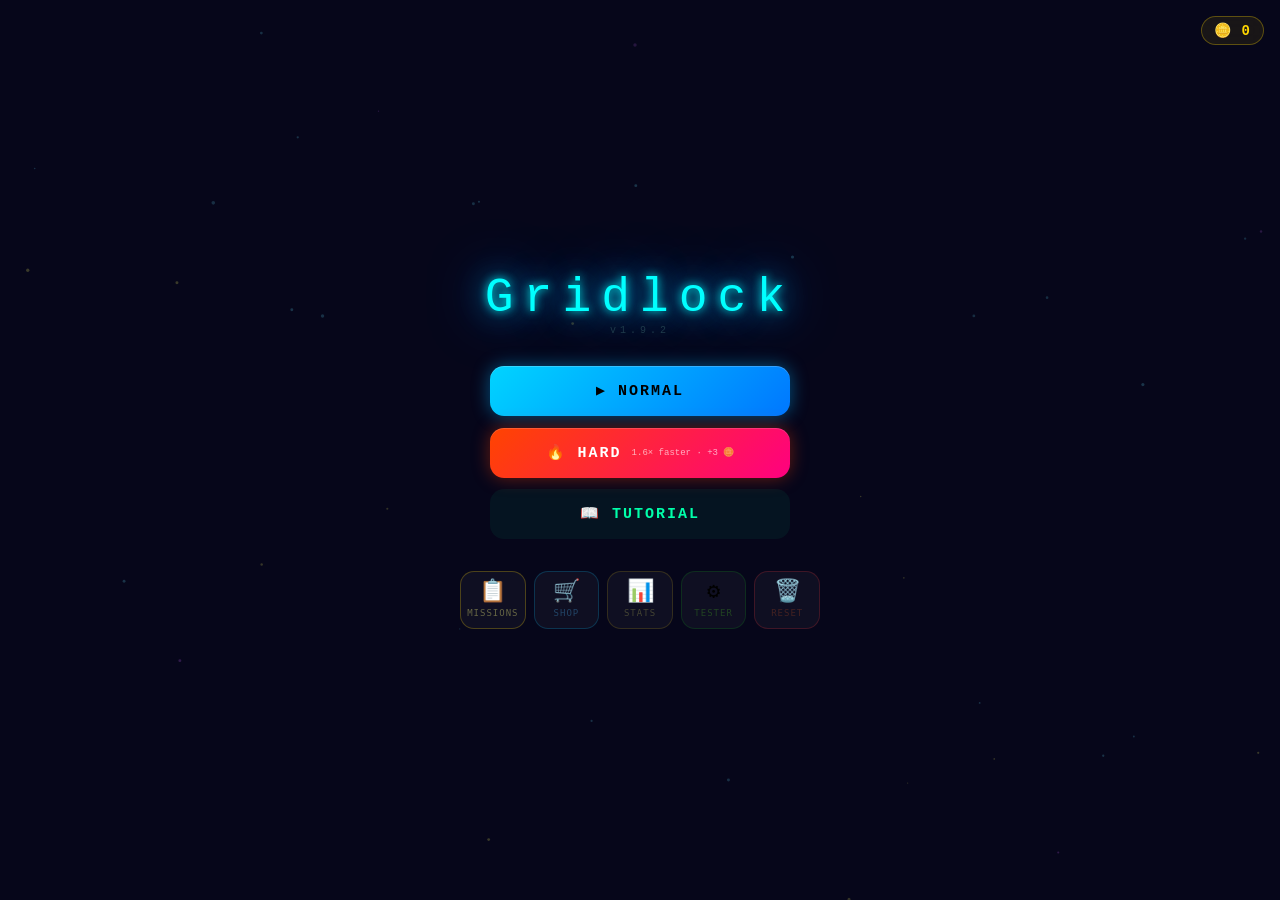
==== cube_master.html @ a75d2a97 "Add files via upload" ====
<!DOCTYPE html>
<html lang="en">
<head>
<meta charset="UTF-8">
<meta name="viewport" content="width=device-width, initial-scale=1.0, user-scalable=no">
<title>Gridlock</title><!-- [1.9.1] renamed -->
<link rel="stylesheet" href="cube_master.css">
</head>
<body>
<div id="intro-overlay"></div>
<canvas id="bg-canvas"></canvas>
<div id="menu-coins">🪙 0</div>

<!-- MAIN MENU --> <!-- [1.9.1] translated -->
<div id="screen-start" class="screen-base">
  <div id="menu-title">Gridlock<br></div>
  <div id="menu-sub">v1.9.2</div><!-- [1.9.2] version bump -->

  <!-- CENTER: main game buttons --> <!-- [1.9.1] translated -->
  <div id="menu-center">
    <button class="menu-btn menu-btn-normal" id="btn-start" style="width:100%;">▶ NORMAL</button><!-- [1.9] -->
    <button class="menu-btn menu-btn-hard"   id="btn-hard"  style="width:100%;">
      🔥 HARD <span class="menu-btn-desc">1.6× faster · +3 🪙</span><!-- [1.9.1] updated multiplier -->
    </button>
    <button class="menu-btn menu-btn-tutorial" id="btn-tutorial" style="width:100%;">📖 TUTORIAL</button>
  </div>

  <!-- BOTTOM BAR: secondary navigation --> <!-- [1.9.1] translated -->
  <div id="menu-bar">
    <button class="menu-bar-btn" id="bar-missions">
      <span class="menu-bar-icon">📋</span>
      <span class="menu-bar-label">MISSIONS</span><!-- [1.9] -->
    </button>
    <button class="menu-bar-btn" id="bar-shop">
      <span class="menu-bar-icon">🛒</span>
      <span class="menu-bar-label">SHOP</span><!-- [1.9] -->
    </button>
    <button class="menu-bar-btn" id="bar-stats">
      <span class="menu-bar-icon">📊</span>
      <span class="menu-bar-label">STATS</span><!-- [1.9] -->
    </button>
    <button class="menu-bar-btn" id="bar-tester">
      <span class="menu-bar-icon">⚙️</span>
      <span class="menu-bar-label">TESTER</span>
    </button>
    <button class="menu-bar-btn" id="bar-reset">
      <span class="menu-bar-icon">🗑️</span>
      <span class="menu-bar-label">RESET</span>
    </button>
  </div>
</div>

<!-- PIN SCREEN --> <!-- [1.9.1] translated -->
<div id="screen-pin" class="screen-base">
  <div id="pin-title">⚙ ACCESS CODE</div><!-- [1.9] -->
  <div id="pin-display">____</div>
  <div id="pin-pad">
    <button class="pin-btn" data-v="1">1</button>
    <button class="pin-btn" data-v="2">2</button>
    <button class="pin-btn" data-v="3">3</button>
    <button class="pin-btn" data-v="4">4</button>
    <button class="pin-btn" data-v="5">5</button>
    <button class="pin-btn" data-v="6">6</button>
    <button class="pin-btn" data-v="7">7</button>
    <button class="pin-btn" data-v="8">8</button>
    <button class="pin-btn" data-v="9">9</button>
    <button class="pin-btn pin-btn-del" id="pin-del">⌫</button>
    <button class="pin-btn" data-v="0">0</button>
    <button class="pin-btn pin-btn-ok" id="pin-ok">OK</button>
  </div>
  <div id="pin-error"></div>
  <button id="pin-back">← BACK</button><!-- [1.9] -->
</div>

<!-- TESTER SCREEN --> <!-- [1.9.1] translated -->
<div id="screen-tester" class="screen-base">
  <div id="tester-title">⚙ TESTER MODE</div><!-- [1.9] -->
  <div id="tester-scroll">

    <!-- SECTION: GAME --> <!-- [1.9.1] translated -->
    <div class="tester-section-title">🎮 GAME</div><!-- [1.9] -->
    <div id="tester-list">
      <div class="tester-row">
        <span class="tester-label">💀 Noclip (invincibility)</span><!-- [1.9] -->
        <button class="tester-toggle" id="tog-noclip">OFF</button>
      </div>
      <div class="tester-row">
        <span class="tester-label">⚡ Infinite Dashes</span><!-- [1.9] -->
        <button class="tester-toggle" id="tog-dashinf">OFF</button>
      </div>
      <div class="tester-row">
        <span class="tester-label">🐢 Slow mode (25%)</span><!-- [1.9] -->
        <button class="tester-toggle" id="tog-slow">OFF</button>
      </div>
      <div class="tester-row">
        <span class="tester-label">❄️ Freeze lasers</span><!-- [1.9] -->
        <button class="tester-toggle" id="tog-freeze">OFF</button>
      </div>
      <div class="tester-row">
        <span class="tester-label">📊 FPS counter in HUD</span><!-- [1.9] -->
        <button class="tester-toggle" id="tog-fps">OFF</button>
      </div>
      <div class="tester-row">
        <span class="tester-label">⏭ Start from round</span><!-- [1.9] -->
        <input class="tester-input" id="inp-round" type="number" min="1" max="999" value="1">
      </div>
    </div>

    <!-- SECTION: IN-GAME ACTIONS --> <!-- [1.9.1] translated -->
    <div class="tester-section-title">⚡ IN-GAME ACTIONS</div><!-- [1.9] -->
    <div class="tester-actions">
      <button class="tester-action-btn" id="act-die">💀 Trigger death</button><!-- [1.9] -->
      <button class="tester-action-btn" id="act-next-round">⏭ Next round</button><!-- [1.9] -->
    </div>

    <!-- SECTION: MISSIONS --> <!-- [1.9.1] translated -->
    <div class="tester-section-title">📋 MISSIONS</div><!-- [1.9] -->
    <div class="tester-actions">
      <button class="tester-action-btn tester-action-week" id="act-week-normal">📅 Normal week</button><!-- [1.9] -->
      <button class="tester-action-btn tester-action-lucky" id="act-week-lucky">✨ Lucky week</button><!-- [1.9] -->
      <button class="tester-action-btn tester-action-luckiest" id="act-week-luckiest">🌈 Luckiest week</button><!-- [1.9] -->
      <button class="tester-action-btn" id="act-complete-missions">✅ Complete all missions</button><!-- [1.9] -->
      <button class="tester-action-btn" id="act-reset-missions">🔄 New random missions</button><!-- [1.9] -->
    </div>

    <!-- SECTION: SKINS --> <!-- [1.9.1] translated -->
    <div class="tester-section-title">🎨 SKINS</div><!-- [1.9] -->
    <div class="tester-actions">
      <button class="tester-action-btn" id="act-unlock-prestige">🏆 Unlock prestige skins</button><!-- [1.9] -->
      <button class="tester-action-btn" id="act-unlock-all">🔓 Unlock all skins</button><!-- [1.9] -->
    </div>

    <!-- SECTION: DATA --> <!-- [1.9.1] translated -->
    <div class="tester-section-title">💾 DATA</div><!-- [1.9] -->
    <div class="tester-row" style="margin-bottom:6px;">
      <span class="tester-label">🪙 Set coins</span><!-- [1.9] -->
      <div style="display:flex;gap:6px;align-items:center;">
        <input class="tester-input" id="inp-coins" type="number" min="0" max="999999" value="1000">
        <button class="tester-toggle" id="act-set-coins" style="padding:4px 8px;">SET</button>
      </div>
    </div>

    <!-- PLAY + RESET -->
    <div id="tester-play">
      <button class="menu-btn menu-btn-normal" style="width:100%;font-size:14px;" id="btn-tester-play">▶ PLAY WITH SETTINGS</button><!-- [1.9] -->
    </div>
    <button id="tester-reset-btn">🗑 RESET ALL DATA</button><!-- [1.9] -->
    <button id="tester-close-btn">← BACK TO MENU</button><!-- [1.9] -->

  </div><!-- /tester-scroll -->
</div>

<!-- STATISTICS SCREEN --> <!-- [1.9.1] translated -->
<div id="screen-stats" class="screen-base">
  <h2>📊 STATISTICS</h2><!-- [1.9] -->
  <div id="stats-coins-row">
    <div class="stat-coins-lbl">WALLET</div><!-- [1.9] -->
    <div class="stat-coins-val" id="st-coins">0 🪙</div>
  </div>
  <div id="stats-grid">
    <div class="stat-box">
      <div class="stat-val" id="st-best-time">0s</div>
      <div class="stat-lbl">BEST TIME</div><!-- [1.9] -->
    </div>
    <div class="stat-box">
      <div class="stat-val" id="st-best-round">0</div>
      <div class="stat-lbl">BEST ROUND</div><!-- [1.9] -->
    </div>
    <div class="stat-box">
      <div class="stat-val" id="st-games">0</div>
      <div class="stat-lbl">GAMES PLAYED</div><!-- [1.9] -->
    </div>
    <div class="stat-box">
      <div class="stat-val" id="st-skins">0</div>
      <div class="stat-lbl">SKINS</div><!-- [1.9] -->
    </div>
  </div>
  <div id="stats-grid-2"><!-- [1.9.2] -->
    <div class="stat-box">
      <div class="stat-val" id="st-lasers">0</div>
      <div class="stat-lbl">LASERS DODGED</div>
    </div>
    <div class="stat-box">
      <div class="stat-val" id="st-time">0m</div>
      <div class="stat-lbl">TIME PLAYED</div>
    </div>
    <div class="stat-box">
      <div class="stat-val" id="st-coins-total">0</div>
      <div class="stat-lbl">COINS EARNED</div>
    </div>
    <div class="stat-box">
      <div class="stat-val" id="st-best-combo">—</div>
      <div class="stat-lbl">BEST COMBO</div>
    </div>
  </div>
  <button id="stats-close">← BACK TO MENU</button><!-- [1.9] -->
</div>

<!-- MISSIONS SCREEN --> <!-- [1.9.1] translated -->
<div id="screen-missions" class="screen-base">
  <div id="missions-header">
    <div id="missions-title">📋 MISSIONS</div><!-- [1.9] -->
    <div id="missions-week-badge">Normal Week</div><!-- [1.9] -->
  </div>
  <div id="missions-timer">Loading...</div><!-- [1.9] -->
  <div id="missions-list"></div>
  <div id="missions-bonus-card">
    <div id="missions-bonus-title">🏆 BONUS FOR ALL MISSIONS</div><!-- [1.9] -->
    <div id="missions-bonus-desc">Complete all 3 missions</div><!-- [1.9] -->
    <button id="missions-bonus-btn" disabled>CLAIM BONUS</button><!-- [1.9] -->
  </div>
  <button id="missions-close">← BACK TO MENU</button><!-- [1.9] -->
</div>

<!-- TUTORIAL -->
<div id="screen-tutorial" class="screen-base">
  <div id="tut-progress-bar"><div id="tut-progress-fill" style="width:0%"></div></div>
  <div id="tut-board-wrap">
    <!-- Cube with bubble floats above the board --> <!-- [1.9.1] translated -->
    <div id="tut-teacher-wrap">
      <div id="tut-teacher-face">😊</div>
      <div id="tut-bubble">
        <div id="tut-step-num">STEP 1 / 10</div><!-- [1.9] -->
        <div id="tut-text">Hi! I'm <strong>Cubek</strong>.<br>I'll teach you how to play <strong>Gridlock</strong>!</div><!-- [1.9.1] renamed -->
      </div>
    </div>
    <div id="tut-board"></div>
    <canvas id="tut-canvas"></canvas>
  </div>
  <div id="tut-actions">
    <div id="tut-hint"></div>
    <button id="tut-btn-next">NEXT →</button><!-- [1.9] -->
    <button id="tut-btn-skip">Skip tutorial</button><!-- [1.9] -->
  </div>
</div>

<!-- Skip confirmation --> <!-- [1.9.1] translated -->
<div id="tut-skip-confirm">
  <div id="tut-teacher-face-2" style="font-size:40px;animation:tut-float 2s ease-in-out infinite;">😟</div>
  <p>Are you sure you want to skip the tutorial? You can always launch it from the menu.</p><!-- [1.9] -->
  <div class="tut-skip-btns">
    <button id="tut-skip-yes">Yes, skip</button><!-- [1.9] -->
    <button id="tut-skip-no">No, go back</button><!-- [1.9] -->
  </div>
</div>

<!-- RESET DIALOG --> <!-- [1.9.1] translated -->
<div id="reset-dialog" style="position:fixed;inset:0;width:100vw;height:100dvh;
  background:rgba(0,0,0,.85);z-index:100;display:flex;flex-direction:column;
  align-items:center;justify-content:center;gap:16px;
  visibility:hidden;pointer-events:none;">
  <div style="font-size:16px;color:#ff4444;letter-spacing:2px;">🗑 RESET DATA</div><!-- [1.9] -->
  <div style="font-size:13px;color:#88aacc;text-align:center;max-width:260px;line-height:1.6;">
    Delete all coins, skins and statistics?<br>This cannot be undone.<!-- [1.9] -->
  </div>
  <div style="display:flex;gap:12px;">
    <button id="reset-confirm" style="background:#f44;color:#fff;border:none;
      padding:12px 28px;font-family:monospace;font-size:14px;font-weight:bold;
      border-radius:8px;cursor:pointer;">YES, DELETE</button><!-- [1.9] -->
    <button id="reset-cancel" style="background:#0f0f22;color:#88aacc;
      border:1.5px solid #334;padding:12px 28px;font-family:monospace;
      font-size:14px;border-radius:8px;cursor:pointer;">CANCEL</button><!-- [1.9] -->
  </div>
</div>

<!-- GAME --> <!-- [1.9.1] translated -->
<div id="app" class="screen-base">
  <div id="hud">
    <div id="hud-coins">🪙 0</div>
    <div id="hud-info">Round 0 · 0.0s</div><!-- [1.9] -->
    <div id="hud-dash">⚡ –</div>
    <div id="hud-combo" style="display:none"></div><!-- [1.9.2] -->
    <div id="hud-fps"></div>
  </div>
  <div id="board-wrap">
    <div id="board"></div>
    <canvas id="anim-canvas"></canvas>
  </div>
  <div id="msg">Click a cell to Dash (max 5 cells). Lasers and blocks are deadly!</div><!-- [1.9] -->
  <div id="combo-flash"></div><!-- [1.9.2] -->
</div>

<!-- FLOATING TESTER PANEL (during game) --> <!-- [1.9.1] translated -->
<div id="tester-float" style="position:fixed;bottom:16px;right:16px;z-index:40;
  display:flex;flex-direction:column;align-items:flex-end;gap:6px;
  visibility:hidden;pointer-events:none;">
  <div id="tester-float-panel" style="display:none;flex-direction:column;gap:6px;
    background:rgba(0,10,0,.92);border:1px solid #0f0;border-radius:10px;
    padding:10px;min-width:160px;backdrop-filter:blur(8px);">
    <div style="font-size:9px;color:#2a4a2a;letter-spacing:2px;margin-bottom:2px;">⚙ TESTER IN-GAME</div><!-- [1.9] -->
    <button class="tester-float-btn" id="tf-noclip">💀 Noclip: OFF</button>
    <button class="tester-float-btn" id="tf-dashinf">⚡ ∞ Dashes: OFF</button><!-- [1.9] -->
    <button class="tester-float-btn" id="tf-slow">🐢 Slow: OFF</button>
    <button class="tester-float-btn" id="tf-freeze">❄️ Freeze: OFF</button>
    <div style="height:1px;background:#1a2a1a;margin:2px 0;"></div>
    <button class="tester-float-btn tester-float-action" id="tf-die">💀 Trigger death</button><!-- [1.9] -->
    <button class="tester-float-btn tester-float-action" id="tf-next">⏭ Next round</button><!-- [1.9] -->
  </div>
  <button id="tester-float-toggle" style="width:44px;height:44px;border-radius:50%;
    background:#0a200a;border:1.5px solid #0f0;color:#0f0;font-size:18px;
    cursor:pointer;display:flex;align-items:center;justify-content:center;
    box-shadow:0 0 10px rgba(0,255,0,.2);transition:transform .15s;">⚙</button>
</div>

<!-- DEATH OVERLAY -->
<div id="death-overlay">
  <div id="death-title">GAME OVER</div>
  <div id="death-stats"></div>
  <div style="display:flex;gap:10px;margin-top:4px;">
    <button class="btn-glass" id="btn-retry" style="font-size:13px;padding:12px 20px;">↺ PLAY AGAIN</button><!-- [1.9] -->
    <button class="btn-glass" id="btn-to-menu" style="font-size:13px;padding:12px 20px;background:rgba(100,100,150,.15);color:#88aacc;box-shadow:none;border:1.5px solid #334;">☰ MENU</button>
  </div>
</div>

<!-- SHOP --> <!-- [1.9.1] translated -->
<div id="shop">
  <div id="shop-header">
    <h2>SHOP</h2><!-- [1.9] -->
    <div id="shop-bal">🪙 0</div>
  </div>
  <!-- [1.9] Shop tabs -->
  <div id="shop-tabs">
    <button class="shop-tab active" id="shop-tab-cube">CUBE</button>
    <button class="shop-tab" id="shop-tab-bl">BOARD &amp; LASERS</button>
  </div>
  <div id="shop-grid"></div>
  <!-- [1.9] Board & Laser tab content -->
  <div id="shop-grid-bl" style="display:none;"></div>
  <button id="shop-close">← Back</button><!-- [1.9] -->
</div>

<script src="cube_master.js"></script>
</body>
</html>
---- cube_master.css ----
/* ═══════════════════════════════════════════════
   GRIDLOCK — Stylesheet
═══════════════════════════════════════════════ */ /* [1.9.1] renamed */

/* ═══════════════════════════════════════════════
   GRIDLOCK v1.9.1 — Premium Neon UI
   ═══════════════════════════════════════════════ */ /* [1.9.1] renamed */

* { margin:0; padding:0; box-sizing:border-box; -webkit-tap-highlight-color:transparent; }
html,body { height:100%; width:100%; overflow:hidden; overscroll-behavior:none;
  background:#06061a; color:#e0f4ff; font-family:'Courier New',monospace; position:fixed; }

/* ── BACKGROUND PARTICLES ── */ /* [1.9.1] translated */
#bg-canvas { position:fixed; inset:0; z-index:0; pointer-events:none; opacity:.55; }

/* ── SCREEN BASE ── */
.screen-base { position:fixed; inset:0; width:100vw; height:100dvh;
  display:flex; flex-direction:column; align-items:center;
  visibility:hidden; pointer-events:none; }

/* ── MAIN MENU ── */ /* [1.9.1] translated */
#screen-start { justify-content:center; gap:0; z-index:50; background:transparent; }
#menu-bg-glow { position:absolute; top:20%; left:50%; transform:translateX(-50%);
  width:260px; height:160px; border-radius:50%;
  background:radial-gradient(ellipse,rgba(0,220,255,.08) 0%,transparent 70%);
  pointer-events:none; filter:blur(20px); }

/* LOGO */
#menu-logo-wrap { position:relative; margin-bottom:8px; text-align:center; }
#menu-title { font-size:48px; letter-spacing:10px; color:#0ff; display:block;
  text-shadow:0 0 10px #0ff, 0 0 30px #0af, 0 0 60px #08f; /* [1.9.1] fix invalid hex */
  animation:logo-float 3.5s ease-in-out infinite, logo-pulse 4s ease-in-out infinite; }
#menu-sub { font-size:10px; color:#1e3a4a; letter-spacing:4px; margin-bottom:30px;
  text-align:center; }
@keyframes logo-float {
  0%,100% { transform:translateY(0); }
  50%      { transform:translateY(-6px); }
}
@keyframes logo-pulse {
  0%,80%,100% { text-shadow:0 0 10px #0ff, 0 0 30px #0af, 0 0 60px #08f; } /* [1.9.1] fix invalid hex */
  88%          { text-shadow:0 0 20px #fff, 0 0 50px #0ff, 0 0 90px #0af, 0 0 120px #08f; }
}

/* MENU HUB — Option C */ /* [1.9.1] translated */
#screen-start { justify-content:center; gap:0; z-index:50; background:transparent; }

/* Center — main game buttons */ /* [1.9.1] translated */
#menu-center { display:flex; flex-direction:column; align-items:center;
  gap:12px; width:min(300px,88vw); z-index:1; margin-bottom:32px; }

.menu-btn-normal { font-size:18px; padding:18px 0;
  background:linear-gradient(135deg,#00d4ff,#0077ff); color:#000;
  box-shadow:0 0 24px rgba(0,180,255,.5), inset 0 1px 0 rgba(255,255,255,.2); }
.menu-btn-normal:hover { box-shadow:0 0 36px rgba(0,200,255,.75); }

.menu-btn-hard { font-size:16px; padding:15px 0;
  background:linear-gradient(135deg,#ff4400,#ff0080); color:#fff;
  box-shadow:0 0 20px rgba(255,60,0,.45), inset 0 1px 0 rgba(255,255,255,.15); }
.menu-btn-hard:hover { box-shadow:0 0 32px rgba(255,80,0,.7); }

.menu-btn-tutorial { font-size:13px; padding:11px 0;
  background:rgba(0,255,150,.06); color:#0fa;
  border:1.5px solid rgba(0,255,150,.4); }
.menu-btn-tutorial:hover { box-shadow:0 0 16px rgba(0,255,150,.3); border-color:#0fa; }

/* Bottom icon bar */ /* [1.9.1] translated */
#menu-bar { display:flex; align-items:center; justify-content:center;
  gap:8px; width:min(360px,94vw); z-index:1; flex-wrap:wrap; }

.menu-bar-btn { display:flex; flex-direction:column; align-items:center; gap:4px;
  background:rgba(255,255,255,.04); border:1.5px solid rgba(255,255,255,.08);
  border-radius:14px; padding:10px 0; cursor:pointer; flex:1; min-width:56px;
  font-family:inherit; transition:transform .15s, background .15s, border-color .15s;
  -webkit-tap-highlight-color:transparent; }
.menu-bar-btn:hover  { transform:scale(1.08); background:rgba(255,255,255,.08); }
.menu-bar-btn:active { transform:scale(.94); }
.menu-bar-icon { font-size:22px; line-height:1; }
.menu-bar-label { font-size:9px; letter-spacing:1px; color:#446;
  font-family:monospace; text-transform:uppercase; }

/* Bar colors */ /* [1.9.1] translated */
#bar-missions  { border-color:rgba(255,215,0,.25); }
#bar-missions  .menu-bar-label { color:#664; }
#bar-missions.lucky    { border-color:#ffd700; animation:lucky-shimmer 1.6s infinite; }
#bar-missions.luckiest { animation:rainbow-border 1.8s linear infinite; }
#bar-shop      { border-color:rgba(0,200,255,.2); }
#bar-shop      .menu-bar-label { color:#246; }
#bar-stats     { border-color:rgba(255,215,0,.15); }
#bar-stats     .menu-bar-label { color:#443; }
#bar-tester    { border-color:rgba(0,255,0,.12); }
#bar-tester    .menu-bar-label { color:#242; }
#bar-tester.active { border-color:#0f0; box-shadow:0 0 8px rgba(0,255,0,.2); }
#bar-tester    .menu-bar-label { color:#242; }
#bar-reset     { border-color:rgba(255,50,50,.2); }
#bar-reset     .menu-bar-label { color:#422; }

/* MENU BUTTONS */ /* [1.9.1] translated */
.menu-btn {
  width:100%; padding:15.4px 0; border:none; border-radius:14px; cursor:pointer;
  font-family:inherit; font-size:15px; font-weight:bold; letter-spacing:2px;
  display:flex; align-items:center; justify-content:center; gap:10px;
  position:relative; overflow:hidden;
  transition:transform .18s cubic-bezier(.34,1.56,.64,1), box-shadow .18s ease,
             filter .18s ease;
  will-change:transform;
  -webkit-tap-highlight-color:transparent;
}
.menu-btn::after {
  content:''; position:absolute; inset:0;
  background:linear-gradient(105deg, transparent 40%, rgba(255,255,255,.12) 50%, transparent 60%);
  transform:translateX(-100%);
  transition:transform .5s ease;
}
.menu-btn:hover::after, .menu-btn:active::after { transform:translateX(100%); }
.menu-btn:hover  { transform:scale(1.05); }
.menu-btn:active { transform:scale(.97); }

.menu-btn-normal {
  background:linear-gradient(135deg,#00d4ff,#0077ff);
  color:#000; box-shadow:0 0 18px rgba(0,180,255,.45), inset 0 1px 0 rgba(255,255,255,.2);
}
.menu-btn-normal:hover { box-shadow:0 0 30px rgba(0,200,255,.7), inset 0 1px 0 rgba(255,255,255,.25); }

.menu-btn-hard {
  background:linear-gradient(135deg,#ff4400,#ff0080);
  color:#fff; box-shadow:0 0 18px rgba(255,60,0,.4), inset 0 1px 0 rgba(255,255,255,.15);
}
.menu-btn-hard:hover { box-shadow:0 0 30px rgba(255,80,0,.7), inset 0 1px 0 rgba(255,255,255,.2); }

.menu-btn-shop {
  background:rgba(0,200,255,.06); color:#0cf;
  border:1.5px solid rgba(0,200,255,.55);
  backdrop-filter:blur(6px); -webkit-backdrop-filter:blur(6px);
  box-shadow:0 0 12px rgba(0,200,255,.12), inset 0 1px 0 rgba(0,200,255,.1);
}
.menu-btn-shop:hover { box-shadow:0 0 22px rgba(0,200,255,.4); border-color:#0cf; }

.menu-btn-missions {
  background:rgba(255,215,0,.06); color:#ffd700;
  border:1.5px solid rgba(255,215,0,.55);
  backdrop-filter:blur(6px); -webkit-backdrop-filter:blur(6px);
  box-shadow:0 0 12px rgba(255,215,0,.12), inset 0 1px 0 rgba(255,215,0,.08);
}
.menu-btn-missions:hover { box-shadow:0 0 22px rgba(255,215,0,.4); border-color:#ffd700; }
.menu-btn-missions.lucky {
  animation:lucky-shimmer 1.6s ease-in-out infinite;
  border-color:#ffd700;
}
.menu-btn-missions.luckiest {
  animation:rainbow-border 1.8s linear infinite;
}
@keyframes lucky-shimmer {
  0%,100% { box-shadow:0 0 12px #ffd700, 0 0 24px #ffd70055; }
  50%      { box-shadow:0 0 22px #ffd700, 0 0 44px #ffd70088, 0 0 60px #ff880033; }
}
@keyframes rainbow-border {
  0%  { box-shadow:0 0 14px #f00;    border-color:#f00;    }
  17% { box-shadow:0 0 14px #ff8800; border-color:#ff8800; }
  33% { box-shadow:0 0 14px #ffff00; border-color:#ffff00; }
  50% { box-shadow:0 0 14px #00ff88; border-color:#00ff88; }
  67% { box-shadow:0 0 14px #0088ff; border-color:#0088ff; }
  83% { box-shadow:0 0 14px #9900ff; border-color:#9900ff; }
  100%{ box-shadow:0 0 14px #f00;    border-color:#f00;    }
}

.menu-btn-stats {
  background:rgba(255,215,0,.04); color:#ffd700;
  border:1.5px solid rgba(255,215,0,.3);
  backdrop-filter:blur(6px); -webkit-backdrop-filter:blur(6px);
}
.menu-btn-stats:hover { box-shadow:0 0 18px rgba(255,215,0,.3); }

.menu-btn-tester {
  background:rgba(0,255,0,.03); color:#2a4a2a;
  border:1.5px solid #1a2a1a; font-size:11px;
}
.menu-btn-tester.active { color:#0f0; border-color:#0f0; box-shadow:0 0 10px rgba(0,255,0,.2); }

.menu-btn-reset {
  background:rgba(255,50,50,.04); color:#f44;
  border:1.5px solid rgba(255,50,50,.35); font-size:13px;
}
.menu-btn-reset:hover { box-shadow:0 0 16px rgba(255,50,50,.3); }

.menu-btn-desc { font-size:9px; opacity:.65; letter-spacing:0; font-weight:normal; }

/* COINS COUNTER (fixed in menu) */ /* [1.9.1] translated */
#menu-coins { position:fixed; top:16px; right:16px; z-index:60;
  font-size:14px; color:#ffd700; font-weight:bold; letter-spacing:1px;
  background:rgba(255,215,0,.08); border:1px solid rgba(255,215,0,.3);
  padding:5px 12px; border-radius:20px; backdrop-filter:blur(8px);
  transition:transform .2s; }
#menu-coins.bump { animation:coin-bump .3s ease; }
@keyframes coin-bump {
  0%  { transform:scale(1); }
  50% { transform:scale(1.25); color:#fff; }
  100%{ transform:scale(1); }
}

/* ── FLOATING COINS EFFECT ── */
.float-coin {
  position:fixed; pointer-events:none; z-index:200;
  font-size:18px; animation:float-up .9s ease-out forwards;
}
@keyframes float-up {
  0%   { opacity:1; transform:translateY(0) scale(1); }
  100% { opacity:0; transform:translateY(-70px) scale(.5); }
}
#combo-flash { /* [1.9.2] */
  position:fixed; top:35%; left:50%; transform:translate(-50%,-50%);
  font-size:16px; font-weight:bold; color:#ff6600;
  text-shadow:0 0 12px #ff4400, 0 0 28px #ff220044;
  pointer-events:none; z-index:150; display:none; letter-spacing:2px;
  transition:opacity 0.4s ease-out; }

/* ── SCREEN TRANSITIONS ── */ /* [1.9.1] translated */
/* Each screen inherits .screen-base */

/* ── MISSIONS SCREEN ── */ /* [1.9.1] translated */
#screen-missions { z-index:50; overflow-y:auto; padding:20px 14px 20px; gap:0;
  background:radial-gradient(ellipse at top, #0a0a1e 0%, #06061a 60%); }
#missions-header { width:100%; max-width:420px; display:flex; align-items:center;
  justify-content:space-between; margin-bottom:6px; }
#missions-title  { font-size:18px; color:#ffd700; letter-spacing:3px; }
#missions-week-badge { font-size:11px; padding:4px 12px; border-radius:20px;
  background:rgba(255,215,0,.08); border:1px solid rgba(255,215,0,.4); color:#ffd700;
  backdrop-filter:blur(4px); }
#missions-week-badge.lucky    { border-color:#ffd700; animation:lucky-shimmer 1.6s infinite; }
#missions-week-badge.luckiest { animation:rainbow-border 1.8s linear infinite; }
#missions-timer { font-size:11px; color:#334; text-align:center; margin-bottom:10px;
  width:100%; max-width:420px; }
.mission-card { width:100%; max-width:420px; margin-bottom:10px;
  background:rgba(12,12,30,.8); border:1.5px solid #1a2a4a; border-radius:14px;
  padding:14px; backdrop-filter:blur(6px);
  animation:card-in .25s ease both; }
@keyframes card-in { from{opacity:0;transform:translateY(10px)} to{opacity:1;transform:none} }
.mission-card.done    { border-color:rgba(255,215,0,.4); }
.mission-card.claimed { border-color:#1a1a2a; opacity:.5; }
.mission-top { display:flex; align-items:flex-start; justify-content:space-between; margin-bottom:8px; }
.mission-name   { font-size:13px; color:#bbc; line-height:1.4; flex:1; }
.mission-reward { font-size:12px; color:#ffd700; white-space:nowrap; margin-left:8px; font-weight:bold; }
.mission-progress-wrap { background:#0a0a1a; border-radius:6px; height:7px; overflow:hidden; margin-bottom:5px; }
.mission-progress-bar { height:100%; border-radius:6px;
  background:linear-gradient(90deg,#0cf,#08f); transition:width .5s ease; }
.mission-card.done .mission-progress-bar { background:linear-gradient(90deg,#ffd700,#ff8800); }
.mission-progress-text { font-size:10px; color:#334; display:flex; justify-content:space-between; }
.mission-claim-btn { width:100%; margin-top:10px; padding:9px 0;
  background:linear-gradient(135deg,#ffd700,#ff8800); color:#000;
  border:none; border-radius:10px; font-family:inherit; font-size:13px;
  font-weight:bold; cursor:pointer; letter-spacing:1px;
  transition:transform .15s, box-shadow .15s; }
.mission-claim-btn:hover { transform:scale(1.02); box-shadow:0 0 16px #ffd70066; }
#missions-bonus-card { width:100%; max-width:420px; margin-bottom:10px; text-align:center;
  background:rgba(12,12,30,.8); border:1.5px solid rgba(255,215,0,.15);
  border-radius:14px; padding:16px; backdrop-filter:blur(6px); }
#missions-bonus-card.ready  { border-color:#ffd700; box-shadow:0 0 18px rgba(255,215,0,.2); }
#missions-bonus-card.claimed { opacity:.45; }
#missions-bonus-title { font-size:13px; color:#ffd700; margin-bottom:4px; }
#missions-bonus-desc  { font-size:11px; color:#446; margin-bottom:8px; }
#missions-bonus-btn   { padding:10px 24px; background:linear-gradient(135deg,#ffd700,#ff6600);
  color:#000; border:none; border-radius:10px; font-family:inherit; font-size:14px;
  font-weight:bold; cursor:pointer; transition:transform .15s; }
#missions-bonus-btn:hover:not(:disabled) { transform:scale(1.04); }
#missions-bonus-btn:disabled { background:#151525; color:#334; cursor:default; }
#missions-close { margin-top:6px; background:none; border:1px solid #1a2a3a; color:#334;
  font-family:inherit; font-size:12px; padding:9px 28px; border-radius:8px; cursor:pointer;
  transition:color .15s, border-color .15s; }
#missions-close:hover { color:#88aacc; border-color:#334; }

/* ── PIN SCREEN ── */ /* [1.9.1] translated */
#screen-pin { z-index:55; justify-content:center; gap:14px;
  background:radial-gradient(ellipse at center, #08100a 0%, #06061a 70%); }
#pin-title { font-size:18px; color:#0f0; letter-spacing:4px; text-shadow:0 0 10px #0f0; }
#pin-display { font-size:32px; letter-spacing:10px; color:#0f0; min-height:44px;
  font-family:monospace; text-shadow:0 0 12px #0f0; }
#pin-pad { display:grid; grid-template-columns:repeat(3,64px); gap:8px; }
.pin-btn { height:54px; background:rgba(0,255,0,.04); border:1.5px solid #1a2a1a;
  border-radius:10px; color:#0f0; font-size:20px; font-family:monospace; cursor:pointer;
  transition:background .1s, transform .1s; }
.pin-btn:active { background:rgba(0,255,0,.15); transform:scale(.94); }
.pin-btn-del { color:#f44; border-color:rgba(255,50,50,.3); font-size:15px; }
.pin-btn-ok  { color:#0ff; border-color:rgba(0,255,255,.3); font-size:13px; letter-spacing:1px; }
#pin-error { font-size:12px; color:#f44; min-height:18px; letter-spacing:1px; text-shadow:0 0 8px #f44; }
#pin-back { background:none; border:1px solid #1a2a1a; color:#334; font-family:monospace;
  font-size:12px; padding:8px 20px; border-radius:6px; cursor:pointer; transition:color .15s; }
#pin-back:hover { color:#88aacc; }

/* ── TESTER SCREEN ── */ /* [1.9.1] translated */
#screen-tester { z-index:55; justify-content:flex-start; gap:0;
  background:radial-gradient(ellipse at center, #060e06 0%, #06061a 70%); }
#tester-title { font-size:18px; color:#0f0; letter-spacing:4px; margin:16px 0 8px;
  text-shadow:0 0 10px #0f0; flex-shrink:0; }
#tester-scroll { width:min(290px,90vw); overflow-y:auto; overflow-x:hidden; display:flex;
  flex-direction:column; gap:4px; padding-bottom:16px; flex:1; }
#tester-play { width:100%; box-sizing:border-box; padding:0 4px; } /* [1.9.1-fix] room to scale */
#btn-tester-play { box-sizing:border-box; width:100%; max-width:100%; overflow:hidden;
  transform-origin:center; } /* [1.9.1] */
#btn-tester-play:hover { transform:scale(1.02); } /* [1.9.1-fix] override .menu-btn:hover scale(1.05) */
.tester-section-title { font-size:9px; color:#2a4a2a; letter-spacing:2px;
  margin:10px 0 4px; padding-left:2px; }
#tester-list { display:flex; flex-direction:column; gap:6px; }
.tester-row { display:flex; align-items:center; justify-content:space-between;
  background:rgba(0,255,0,.03); border:1px solid #1a2a1a; border-radius:10px; padding:9px 12px; }
.tester-label { font-size:12px; color:#6a8a6a; }
.tester-toggle { background:rgba(0,255,0,.08); border:1px solid #0f0; color:#0f0;
  font-family:monospace; font-size:11px; padding:4px 12px; border-radius:6px; cursor:pointer;
  transition:background .15s; white-space:nowrap; }
.tester-toggle.on { background:#0f0; color:#000; }
.tester-input { background:rgba(0,255,0,.04); border:1px solid #1a3a1a; color:#0f0;
  font-family:monospace; font-size:13px; width:65px; text-align:center;
  padding:4px; border-radius:6px; }
.tester-actions { display:grid; grid-template-columns:1fr 1fr; gap:6px; }
.tester-action-btn { padding:9px 6px; background:rgba(0,255,0,.05);
  border:1px solid #1a3a1a; color:#6a8a6a; font-family:monospace; font-size:11px;
  border-radius:8px; cursor:pointer; transition:background .15s, color .15s;
  text-align:center; line-height:1.3; }
.tester-action-btn:hover { background:rgba(0,255,0,.12); color:#0f0; border-color:#0f0; }
.tester-action-week     { border-color:#334; color:#88aacc; }
.tester-action-lucky    { border-color:#ffd70066; color:#ffd700; background:rgba(255,215,0,.05); }
.tester-action-luckiest { border-color:#ff0066; color:#ff88cc; background:rgba(255,0,100,.05);
  animation:rainbow-border 2s linear infinite; }
#tester-reset-btn { background:rgba(255,50,50,.06); border:1px solid rgba(255,50,50,.4);
  color:#f44; font-family:monospace; font-size:12px; padding:9px 20px;
  border-radius:8px; cursor:pointer; width:100%; margin-top:6px;
  transition:box-shadow .15s; }
#tester-reset-btn:hover { box-shadow:0 0 12px rgba(255,50,50,.3); }
#tester-close-btn { background:none; border:1px solid #1a2a1a; color:#334;
  font-family:monospace; font-size:12px; padding:8px 20px; border-radius:6px;
  cursor:pointer; margin-top:4px; width:100%; }

/* ── STATISTICS SCREEN ── */ /* [1.9.1] translated */
#screen-stats { z-index:50; justify-content:center; gap:16px; padding:20px 16px;
  background:radial-gradient(ellipse at center, #0a0a1e 0%, #06061a 70%); }
#screen-stats h2 { font-size:22px; color:#ffd700; letter-spacing:4px;
  text-shadow:0 0 12px #ffd70066; }
#stats-grid { display:grid; grid-template-columns:1fr 1fr; gap:12px; width:min(280px,85vw); }
#stats-grid-2 { display:grid; grid-template-columns:1fr 1fr; gap:12px; width:min(280px,85vw); } /* [1.9.2] */
.stat-box { background:rgba(15,15,34,.8); border:1.5px solid #1e1e3a; border-radius:12px;
  padding:16px 10px; display:flex; flex-direction:column; align-items:center; gap:4px;
  backdrop-filter:blur(6px); }
.stat-val { font-size:28px; font-weight:bold; color:#0ff; text-shadow:0 0 10px #0ff; } /* [1.9.1] fix invalid hex */
.stat-lbl { font-size:10px; color:#446; letter-spacing:1px; }
#stats-coins-row { width:min(280px,85vw); background:rgba(15,15,34,.8);
  border:1.5px solid rgba(255,215,0,.2); border-radius:12px; padding:14px;
  display:flex; align-items:center; justify-content:space-between;
  backdrop-filter:blur(6px); }
.stat-coins-val { font-size:28px; color:#ffd700; font-weight:bold; text-shadow:0 0 10px #ffd70066; }
.stat-coins-lbl { font-size:10px; color:#664; letter-spacing:1px; }
#stats-close { background:none; border:1.5px solid #1e2a3a; color:#446;
  border-radius:10px; padding:11px 28px; font-family:inherit; font-size:13px;
  cursor:pointer; transition:color .15s, border-color .15s; }
#stats-close:hover { color:#88aacc; border-color:#334; }

/* ── GAME ── */ /* [1.9.1] translated */
#app { z-index:10; justify-content:center; }

/* HUD */
#hud { height:32px; margin-bottom:6px; width:100%; max-width:440px;
  display:flex; align-items:center; justify-content:space-between; padding:0 6px;
  touch-action:manipulation; position:relative; z-index:5; }
#hud-coins { font-size:13px; color:#ffd700; }
#hud-info  { font-size:13px; color:#88ccff; }
#hud-dash  { font-size:13px; color:#0ff; min-width:36px; text-align:center; }
#hud-combo { font-size:11px; color:#ff6600; min-width:40px; text-align:right; display:none; } /* [1.9.2] */
#hud-fps   { font-size:11px; color:#0f0; min-width:44px; text-align:right;
  display:none; font-family:monospace; }

/* BOARD + CANVAS */ /* [1.9.1] translated */
#board-wrap { position:relative; flex:0 0 auto; touch-action:none; }
#board { display:grid; background:#08081a; border:1.5px solid #1a2a4a;
  border-radius:6px; overflow:hidden;
  box-shadow:0 0 24px rgba(0,100,200,.12), inset 0 0 16px rgba(0,0,30,.4); }
#anim-canvas { position:absolute; inset:0; pointer-events:none; border-radius:6px; }

/* CELLS */ /* [1.9.1] translated */
.cell { background:var(--board-bg,#08081a); border:none; min-width:0; min-height:0; width:100%; height:100%; } /* [1.9] CSS var for board skin */
.cube         { border-radius:3px; }
.dashable     { background:#0e1428; }
.block-charge { background:#4422aa !important; border-radius:2px; opacity:.6; }
.block        { background:#7755dd !important; border-radius:2px; }
.laser-charge { background:#992200 !important; }
.laser-fire   { background:#ff3300 !important; box-shadow:inset 0 0 4px #ff6600; }

/* MSG */
#msg { height:44px; margin-top:8px; font-size:12px; color:#446; text-align:center;
  display:flex; align-items:center; justify-content:center; padding:0 12px; max-width:440px; }

/* DEATH OVERLAY */ /* [1.9.1] translated */
#death-overlay { position:fixed; inset:0; width:100vw; height:100dvh;
  background:rgba(0,0,0,.8); z-index:30;
  display:flex; flex-direction:column; align-items:center; justify-content:center; gap:14px;
  visibility:hidden; pointer-events:none;
  transition:opacity .25s; opacity:0; }
#death-overlay.show { visibility:visible; pointer-events:auto; opacity:1; }
#death-title  { font-size:30px; color:#ff4444; letter-spacing:3px;
  text-shadow:0 0 20px #ff2200; animation:flicker .4s infinite alternate; }
#death-stats  { font-size:14px; color:#aaccee; text-align:center; line-height:2; }
@keyframes flicker { from{opacity:1} to{opacity:.55} }

/* ── SHOP ── */ /* [1.9.1] translated */
#shop { position:fixed; inset:0; width:100vw; height:100dvh; z-index:60;
  background:radial-gradient(ellipse at top, #0a0a20 0%, #06061a 60%);
  display:flex; flex-direction:column; align-items:center; padding:20px 14px;
  overflow-y:auto; visibility:hidden; pointer-events:none;
  transition:opacity .28s ease; opacity:0; }
#shop.open { visibility:visible; pointer-events:auto; opacity:1; }
#shop-header { width:100%; max-width:440px; display:flex; align-items:center;
  justify-content:space-between; margin-bottom:6px; }
#shop-header h2 { font-size:20px; color:#0ff; letter-spacing:3px; text-shadow:0 0 10px #0ff; } /* [1.9.1] fix invalid hex */
#shop-bal { font-size:13px; color:#ffd700; }
#shop-grid, #shop-grid-bl { display:grid; grid-template-columns:repeat(3,1fr); gap:10px;
  width:100%; max-width:440px; margin-top:14px; } /* [1.9] shared grid layout */
.skin-card { background:rgba(15,15,34,.8); border:1.5px solid #1e1e3a; border-radius:12px;
  padding:12px 6px 10px; display:flex; flex-direction:column; align-items:center;
  gap:6px; cursor:pointer; backdrop-filter:blur(4px);
  transition:transform .15s, border-color .15s, box-shadow .15s; }
.skin-card:hover  { transform:scale(1.04); }
.skin-card:active { transform:scale(.96); }
.skin-card.owned  { border-color:rgba(0,200,255,.6); }
.skin-card.active { border-color:#ffd700; background:rgba(20,20,32,.9);
  box-shadow:0 0 14px rgba(255,215,0,.15); }
.skin-preview { width:38px; height:38px; border-radius:5px; }
.skin-name  { font-size:10px; color:#88aacc; text-align:center; }
.skin-price { font-size:10px; color:#ffd700; font-weight:bold; }
.skin-price.owned  { color:#0cf; }
#shop-close { margin-top:20px; background:linear-gradient(135deg,#0cf,#08f);
  color:#000; border:none; padding:11px 32px; font-family:inherit;
  font-size:14px; font-weight:bold; border-radius:12px; cursor:pointer;
  box-shadow:0 0 16px rgba(0,180,255,.3);
  transition:transform .15s, box-shadow .15s; }
#shop-close:hover { transform:scale(1.04); box-shadow:0 0 24px rgba(0,180,255,.5); }

/* GLASS BUTTONS (overlay) */
.btn-glass { background:linear-gradient(135deg,#0cf,#08f); color:#000; border:none;
  padding:14px 36px; font-family:inherit; font-size:16px; font-weight:bold;
  border-radius:14px; cursor:pointer; letter-spacing:2px;
  box-shadow:0 0 20px rgba(0,180,255,.35), inset 0 1px 0 rgba(255,255,255,.25);
  transition:transform .18s cubic-bezier(.34,1.56,.64,1), box-shadow .18s; }
.btn-glass:hover  { transform:scale(1.05); box-shadow:0 0 32px rgba(0,200,255,.55); }
.btn-glass:active { transform:scale(.97); }
.btn-glass-hard { background:linear-gradient(135deg,#ff4400,#ff0080); color:#fff;
  box-shadow:0 0 20px rgba(255,60,0,.35); }

/* ── FLOATING TESTER PANEL ── */
.tester-float-btn { background:rgba(0,255,0,.06); border:1px solid #1a3a1a;
  color:#6a8a6a; font-family:monospace; font-size:11px; padding:6px 10px;
  border-radius:6px; cursor:pointer; text-align:left;
  transition:background .12s, color .12s; }
.tester-float-btn:hover { background:rgba(0,255,0,.15); color:#0f0; }
.tester-float-btn.on { background:rgba(0,255,0,.2); color:#0f0; border-color:#0f0; }
.tester-float-action { color:#88aacc; border-color:#1a2a3a; }
.tester-float-action:hover { background:rgba(100,150,255,.15); color:#aaccff; }
#tester-float-toggle:hover { transform:scale(1.1); }
@keyframes laser-pulse {
  0%,100% { filter:brightness(.7) }
  50%     { filter:brightness(1.4) }
}
@keyframes block-drop {
  0%   { transform:scaleY(0) translateY(-60%); }
  60%  { transform:scaleY(1.15) translateY(0); }
  100% { transform:scaleY(1) translateY(0); }
}
.laser-charge { animation:laser-pulse .5s ease-in-out infinite; }
.block-charge { animation:laser-pulse .4s ease-in-out infinite; }
.block        { animation:block-drop .2s ease-out; }
.laser-fire   { animation:none; filter:none; }

/* ── INTRO FADE ── */
#intro-overlay { position:fixed; inset:0; background:#06061a; z-index:999;
  animation:intro-fade 1.1s ease .2s both; pointer-events:none; }
@keyframes intro-fade { 0%{opacity:1} 100%{opacity:0} }

/* ── TUTORIAL ── */
#screen-tutorial { z-index:50; justify-content:flex-start; align-items:center;
  background:#06061a; padding:0; gap:0; overflow:hidden; }

#tut-progress-bar { width:100%; height:3px; background:#111;
  position:absolute; top:0; left:0; z-index:2; flex-shrink:0; }
#tut-progress-fill { height:100%; background:linear-gradient(90deg,#0cf,#08f);
  transition:width .4s ease; }

/* Board FIRST — Cube floats above it */ /* [1.9.1] translated */
#tut-board-wrap { position:relative; flex:0 0 auto; touch-action:none;
  margin-top:18px; flex-shrink:0; }

/* Cube with bubble — floats ABOVE board in absolute */ /* [1.9.1] translated */
#tut-teacher-wrap {
  position:absolute; /* anchored to tut-board-wrap */
  top:-62px; left:8px;
  display:flex; align-items:flex-end; gap:8px;
  pointer-events:none; z-index:5;
}
#tut-teacher-face { font-size:34px; animation:tut-float 2s ease-in-out infinite;
  filter:drop-shadow(0 0 8px #ffd700); flex-shrink:0; }
@keyframes tut-float {
  0%,100% { transform:translateY(0) rotate(-3deg); }
  50%      { transform:translateY(-5px) rotate(3deg); }
}

/* Speech bubble — appears to the right of the Cube */ /* [1.9.1] translated */
#tut-bubble {
  background:rgba(15,15,34,.97); border:1.5px solid rgba(0,200,255,.5);
  border-radius:14px; border-bottom-left-radius:3px;
  padding:10px 13px; max-width:240px; position:relative;
  box-shadow:0 0 18px rgba(0,150,255,.2);
  pointer-events:auto;
  /* fade transition on step change */ /* [1.9.1] translated */
  transition:opacity .18s ease, transform .18s ease;
}
#tut-bubble.fade-out { opacity:0; transform:translateY(-4px); }
#tut-bubble.fade-in  { opacity:1; transform:translateY(0); }
/* bubble tail — points to the Cube (bottom-left) */ /* [1.9.1] translated */
#tut-bubble::before { content:''; position:absolute; bottom:-9px; left:12px;
  width:0; height:0;
  border-left:7px solid transparent; border-right:7px solid transparent;
  border-top:9px solid rgba(0,200,255,.5); }
#tut-bubble::after { content:''; position:absolute; bottom:-7px; left:13px;
  width:0; height:0;
  border-left:6px solid transparent; border-right:6px solid transparent;
  border-top:8px solid rgba(15,15,34,.97); }
#tut-text { font-size:12px; color:#ccd; line-height:1.5; }
#tut-text strong { color:#0ff; }
#tut-text .tut-warn { color:#ff8800; }
#tut-text .tut-good { color:#44ff88; }
#tut-step-num { font-size:9px; color:#334; margin-bottom:3px; letter-spacing:1px; }

/* Actions below the board */
#tut-actions { width:100%; max-width:440px; padding:10px 14px 6px;
  display:flex; flex-direction:column; gap:8px; flex-shrink:0; }
#tut-hint { font-size:11px; color:#446; text-align:center; min-height:16px;
  transition:opacity .2s; }
/* Always one "Next →" button — hidden during interactive steps */ /* [1.9.1] translated */
#tut-btn-next { width:100%; padding:13px 0;
  background:linear-gradient(135deg,#0cf,#08f); color:#000; border:none;
  border-radius:12px; font-family:inherit; font-size:14px; font-weight:bold;
  letter-spacing:1px; cursor:pointer;
  transition:transform .15s, box-shadow .15s, opacity .2s;
  display:none; }
#tut-btn-next:hover { transform:scale(1.03); box-shadow:0 0 20px rgba(0,180,255,.4); }
#tut-btn-skip { background:none; border:1px solid #1a2a3a; color:#334;
  font-family:inherit; font-size:11px; padding:7px 20px;
  border-radius:8px; cursor:pointer; align-self:center; }

/* Skip confirmation */ /* [1.9.1] translated */
#tut-skip-confirm { position:fixed; inset:0; background:rgba(0,0,0,.85); z-index:100;
  display:flex; flex-direction:column; align-items:center; justify-content:center;
  gap:16px; visibility:hidden; pointer-events:none; }
#tut-skip-confirm.show { visibility:visible; pointer-events:auto; }
#tut-skip-confirm p { font-size:14px; color:#aac; text-align:center; max-width:260px; line-height:1.6; }
.tut-skip-btns { display:flex; gap:10px; }
.tut-skip-btns button { padding:11px 24px; border-radius:10px; font-family:inherit;
  font-size:14px; font-weight:bold; cursor:pointer; border:none; }
#tut-skip-yes { background:linear-gradient(135deg,#ff4400,#ff0088); color:#fff; }
#tut-skip-no  { background:rgba(100,150,200,.15); color:#88aacc;
  border:1.5px solid #334 !important; }

/* ── SHOP TABS [1.9] ── */
#shop-tabs { display:flex; gap:8px; width:100%; max-width:440px; margin-bottom:4px; }
.shop-tab { flex:1; padding:9px 0; background:rgba(255,255,255,.04);
  border:1.5px solid rgba(255,255,255,.1); border-radius:10px; color:#446;
  font-family:inherit; font-size:12px; font-weight:bold; letter-spacing:2px;
  cursor:pointer; transition:background .15s, border-color .15s, color .15s; }
.shop-tab:hover { background:rgba(0,200,255,.06); border-color:rgba(0,200,255,.3); color:#0cf; }
.shop-tab.active { background:rgba(0,200,255,.1); border-color:#0cf; color:#0cf;
  box-shadow:0 0 10px rgba(0,200,255,.2); }

/* Shop section headers inside tab 2 [1.9] */
.shop-section-header { grid-column:1/-1; font-size:11px; letter-spacing:2px;
  margin-top:10px; color:#0cf; }
.shop-section-header.gold { color:#ffd700; }
.shop-section-sub { grid-column:1/-1; font-size:9px; color:#664;
  margin-top:-4px; letter-spacing:1px; }
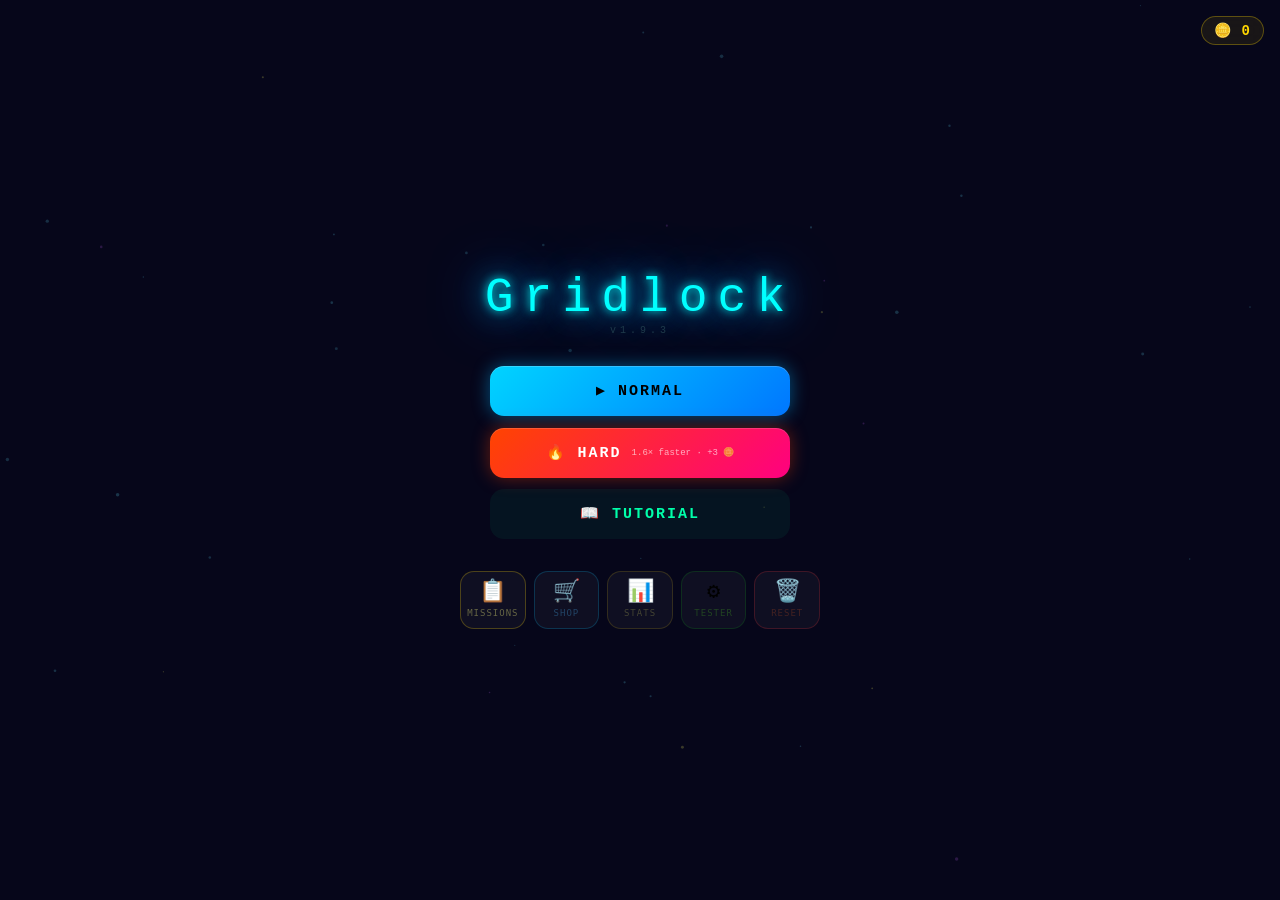
==== commit a6946ac1: "v1.9.3 Polish Update" ====
--- a/cube_master.html
+++ b/cube_master.html
@@ -14,7 +14,7 @@
 <!-- MAIN MENU --> <!-- [1.9.1] translated -->
 <div id="screen-start" class="screen-base">
   <div id="menu-title">Gridlock<br></div>
-  <div id="menu-sub">v1.9.2</div><!-- [1.9.2] version bump -->
+  <div id="menu-sub">v1.9.3</div><!-- [1.9.3] version bump -->
 
   <!-- CENTER: main game buttons --> <!-- [1.9.1] translated -->
   <div id="menu-center">
--- a/cube_master.css
+++ b/cube_master.css
@@ -16,7 +16,7 @@
 /* ── SCREEN BASE ── */
 .screen-base { position:fixed; inset:0; width:100vw; height:100dvh;
   display:flex; flex-direction:column; align-items:center;
-  visibility:hidden; pointer-events:none; }
+  visibility:hidden; pointer-events:none; opacity:0; transition:opacity .15s ease; } /* [1.9.3] */
 
 /* ── MAIN MENU ── */ /* [1.9.1] translated */
 #screen-start { justify-content:center; gap:0; z-index:50; background:transparent; }
@@ -112,7 +112,7 @@
   transition:transform .5s ease;
 }
 .menu-btn:hover::after, .menu-btn:active::after { transform:translateX(100%); }
-.menu-btn:hover  { transform:scale(1.05); }
+.menu-btn:hover  { transform:scale(1.05); box-shadow:0 0 22px rgba(0,200,255,.4); } /* [1.9.3] */
 .menu-btn:active { transform:scale(.97); }
 
 .menu-btn-normal {
@@ -196,6 +196,12 @@
   50% { transform:scale(1.25); color:#fff; }
   100%{ transform:scale(1); }
 }
+.hud-bump { animation:coin-bump .3s ease; } /* [1.9.3] */
+@keyframes combo-pop { /* [1.9.3] */
+  0%   { transform:scale(1); }
+  45%  { transform:scale(1.22); filter:brightness(1.5); }
+  100% { transform:scale(1); filter:none; } }
+.combo-pop { animation:combo-pop .25s ease; } /* [1.9.3] */
 
 /* ── FLOATING COINS EFFECT ── */
 .float-coin {
@@ -390,11 +396,21 @@
   background:rgba(0,0,0,.8); z-index:30;
   display:flex; flex-direction:column; align-items:center; justify-content:center; gap:14px;
   visibility:hidden; pointer-events:none;
-  transition:opacity .25s; opacity:0; }
-#death-overlay.show { visibility:visible; pointer-events:auto; opacity:1; }
+  transition:opacity .22s ease, transform .22s ease; opacity:0; transform:translateY(18px); } /* [1.9.3] */
+#death-overlay.show { visibility:visible; pointer-events:auto; opacity:1; transform:translateY(0); } /* [1.9.3] */
 #death-title  { font-size:30px; color:#ff4444; letter-spacing:3px;
   text-shadow:0 0 20px #ff2200; animation:flicker .4s infinite alternate; }
 #death-stats  { font-size:14px; color:#aaccee; text-align:center; line-height:2; }
+@keyframes new-best-pulse { /* [1.9.3] */
+  0%,100% { text-shadow:0 0 8px #0ff, 0 0 18px #0ff; opacity:1; }
+  50%      { text-shadow:0 0 20px #0ff, 0 0 44px #0ff; opacity:.75; } }
+.new-best { color:#0ff; font-weight:bold; letter-spacing:1px; /* [1.9.3] */
+  animation:new-best-pulse 0.8s ease-in-out infinite; }
+@keyframes purchase-flash { /* [1.9.3] */
+  0%   { color:#ffd700; text-shadow:0 0 12px #ffd700; }
+  60%  { color:#0ff;    text-shadow:0 0 18px #0ff; }
+  100% { color:inherit; text-shadow:none; } }
+.purchase-flash { animation:purchase-flash .55s ease-out; } /* [1.9.3] */
 @keyframes flicker { from{opacity:1} to{opacity:.55} }
 
 /* ── SHOP ── */ /* [1.9.1] translated */
@@ -413,8 +429,8 @@
 .skin-card { background:rgba(15,15,34,.8); border:1.5px solid #1e1e3a; border-radius:12px;
   padding:12px 6px 10px; display:flex; flex-direction:column; align-items:center;
   gap:6px; cursor:pointer; backdrop-filter:blur(4px);
-  transition:transform .15s, border-color .15s, box-shadow .15s; }
-.skin-card:hover  { transform:scale(1.04); }
+  transition:transform .2s cubic-bezier(.34,1.56,.64,1), border-color .18s, box-shadow .18s; } /* [1.9.3] */
+.skin-card:hover  { transform:scale(1.05); box-shadow:0 0 16px rgba(0,200,255,.25); } /* [1.9.3] */
 .skin-card:active { transform:scale(.96); }
 .skin-card.owned  { border-color:rgba(0,200,255,.6); }
 .skin-card.active { border-color:#ffd700; background:rgba(20,20,32,.9);
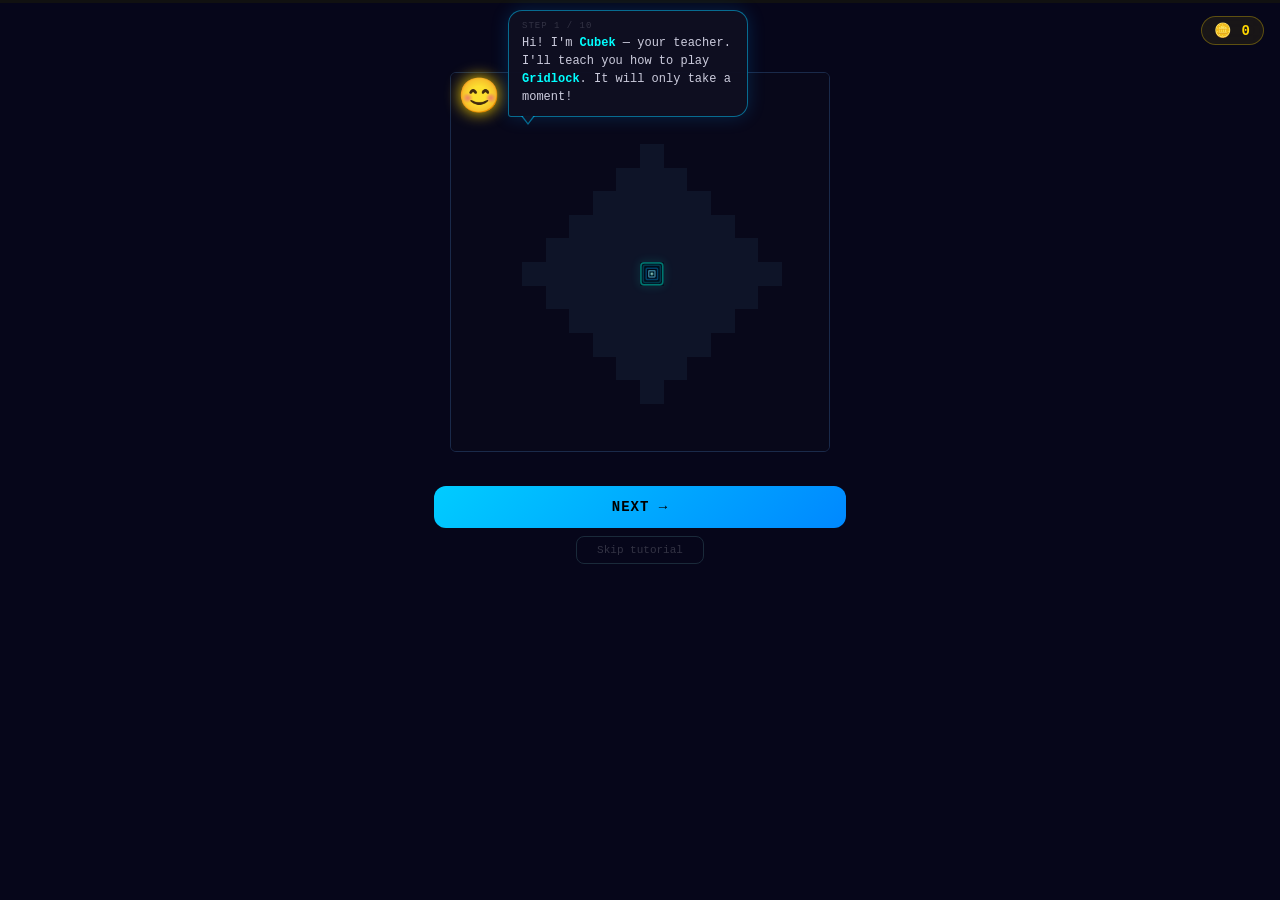
==== commit f023c49e: "Add files via upload" ====
--- a/cube_master.html
+++ b/cube_master.html
@@ -14,7 +14,7 @@
 <!-- MAIN MENU --> <!-- [1.9.1] translated -->
 <div id="screen-start" class="screen-base">
   <div id="menu-title">Gridlock<br></div>
-  <div id="menu-sub">v1.9.3</div><!-- [1.9.3] version bump -->
+  <div id="menu-sub">v1.11</div><!-- [1.10] version bump -->
 
   <!-- CENTER: main game buttons --> <!-- [1.9.1] translated -->
   <div id="menu-center">
@@ -22,6 +22,7 @@
     <button class="menu-btn menu-btn-hard"   id="btn-hard"  style="width:100%;">
       🔥 HARD <span class="menu-btn-desc">1.6× faster · +3 🪙</span><!-- [1.9.1] updated multiplier -->
     </button>
+    <button class="menu-btn menu-btn-modes" id="btn-modes" style="width:100%;">🎮 MODES</button><!-- [1.10] -->
     <button class="menu-btn menu-btn-tutorial" id="btn-tutorial" style="width:100%;">📖 TUTORIAL</button>
   </div>
 
@@ -72,83 +73,6 @@
   <button id="pin-back">← BACK</button><!-- [1.9] -->
 </div>
 
-<!-- TESTER SCREEN --> <!-- [1.9.1] translated -->
-<div id="screen-tester" class="screen-base">
-  <div id="tester-title">⚙ TESTER MODE</div><!-- [1.9] -->
-  <div id="tester-scroll">
-
-    <!-- SECTION: GAME --> <!-- [1.9.1] translated -->
-    <div class="tester-section-title">🎮 GAME</div><!-- [1.9] -->
-    <div id="tester-list">
-      <div class="tester-row">
-        <span class="tester-label">💀 Noclip (invincibility)</span><!-- [1.9] -->
-        <button class="tester-toggle" id="tog-noclip">OFF</button>
-      </div>
-      <div class="tester-row">
-        <span class="tester-label">⚡ Infinite Dashes</span><!-- [1.9] -->
-        <button class="tester-toggle" id="tog-dashinf">OFF</button>
-      </div>
-      <div class="tester-row">
-        <span class="tester-label">🐢 Slow mode (25%)</span><!-- [1.9] -->
-        <button class="tester-toggle" id="tog-slow">OFF</button>
-      </div>
-      <div class="tester-row">
-        <span class="tester-label">❄️ Freeze lasers</span><!-- [1.9] -->
-        <button class="tester-toggle" id="tog-freeze">OFF</button>
-      </div>
-      <div class="tester-row">
-        <span class="tester-label">📊 FPS counter in HUD</span><!-- [1.9] -->
-        <button class="tester-toggle" id="tog-fps">OFF</button>
-      </div>
-      <div class="tester-row">
-        <span class="tester-label">⏭ Start from round</span><!-- [1.9] -->
-        <input class="tester-input" id="inp-round" type="number" min="1" max="999" value="1">
-      </div>
-    </div>
-
-    <!-- SECTION: IN-GAME ACTIONS --> <!-- [1.9.1] translated -->
-    <div class="tester-section-title">⚡ IN-GAME ACTIONS</div><!-- [1.9] -->
-    <div class="tester-actions">
-      <button class="tester-action-btn" id="act-die">💀 Trigger death</button><!-- [1.9] -->
-      <button class="tester-action-btn" id="act-next-round">⏭ Next round</button><!-- [1.9] -->
-    </div>
-
-    <!-- SECTION: MISSIONS --> <!-- [1.9.1] translated -->
-    <div class="tester-section-title">📋 MISSIONS</div><!-- [1.9] -->
-    <div class="tester-actions">
-      <button class="tester-action-btn tester-action-week" id="act-week-normal">📅 Normal week</button><!-- [1.9] -->
-      <button class="tester-action-btn tester-action-lucky" id="act-week-lucky">✨ Lucky week</button><!-- [1.9] -->
-      <button class="tester-action-btn tester-action-luckiest" id="act-week-luckiest">🌈 Luckiest week</button><!-- [1.9] -->
-      <button class="tester-action-btn" id="act-complete-missions">✅ Complete all missions</button><!-- [1.9] -->
-      <button class="tester-action-btn" id="act-reset-missions">🔄 New random missions</button><!-- [1.9] -->
-    </div>
-
-    <!-- SECTION: SKINS --> <!-- [1.9.1] translated -->
-    <div class="tester-section-title">🎨 SKINS</div><!-- [1.9] -->
-    <div class="tester-actions">
-      <button class="tester-action-btn" id="act-unlock-prestige">🏆 Unlock prestige skins</button><!-- [1.9] -->
-      <button class="tester-action-btn" id="act-unlock-all">🔓 Unlock all skins</button><!-- [1.9] -->
-    </div>
-
-    <!-- SECTION: DATA --> <!-- [1.9.1] translated -->
-    <div class="tester-section-title">💾 DATA</div><!-- [1.9] -->
-    <div class="tester-row" style="margin-bottom:6px;">
-      <span class="tester-label">🪙 Set coins</span><!-- [1.9] -->
-      <div style="display:flex;gap:6px;align-items:center;">
-        <input class="tester-input" id="inp-coins" type="number" min="0" max="999999" value="1000">
-        <button class="tester-toggle" id="act-set-coins" style="padding:4px 8px;">SET</button>
-      </div>
-    </div>
-
-    <!-- PLAY + RESET -->
-    <div id="tester-play">
-      <button class="menu-btn menu-btn-normal" style="width:100%;font-size:14px;" id="btn-tester-play">▶ PLAY WITH SETTINGS</button><!-- [1.9] -->
-    </div>
-    <button id="tester-reset-btn">🗑 RESET ALL DATA</button><!-- [1.9] -->
-    <button id="tester-close-btn">← BACK TO MENU</button><!-- [1.9] -->
-
-  </div><!-- /tester-scroll -->
-</div>
 
 <!-- STATISTICS SCREEN --> <!-- [1.9.1] translated -->
 <div id="screen-stats" class="screen-base">
@@ -210,6 +134,34 @@
     <button id="missions-bonus-btn" disabled>CLAIM BONUS</button><!-- [1.9] -->
   </div>
   <button id="missions-close">← BACK TO MENU</button><!-- [1.9] -->
+</div>
+
+<!-- GAME MODES SCREEN --> <!-- [1.10] -->
+<div id="screen-modes" class="screen-base">
+  <div id="modes-header">
+    <span id="modes-title">GAME MODES</span>
+  </div>
+  <div id="modes-list">
+    <div class="mode-card" id="mode-card-timeattack">
+      <div class="mode-card-icon">⏱</div>
+      <div class="mode-card-name">TIME ATTACK</div>
+      <div class="mode-card-desc">60 seconds — score as many rounds as possible</div>
+      <div class="mode-card-status"></div>
+    </div>
+    <div class="mode-card" id="mode-card-hardcore">
+      <div class="mode-card-icon">💀</div>
+      <div class="mode-card-name">HARDCORE</div>
+      <div class="mode-card-desc">One life per day — death locks you out till midnight</div>
+      <div class="mode-card-status"></div>
+    </div>
+    <div class="mode-card" id="mode-card-daily">
+      <div class="mode-card-icon">📅</div>
+      <div class="mode-card-name">DAILY</div>
+      <div class="mode-card-desc">Today's fixed challenge — one attempt, shared by all</div>
+      <div class="mode-card-status"></div>
+    </div>
+  </div>
+  <button class="menu-btn" id="btn-modes-back" style="width:min(300px,88vw);margin-top:8px;">← BACK</button>
 </div>
 
 <!-- TUTORIAL -->
@@ -269,6 +221,7 @@
     <div id="hud-coins">🪙 0</div>
     <div id="hud-info">Round 0 · 0.0s</div><!-- [1.9] -->
     <div id="hud-dash">⚡ –</div>
+    <div id="hud-timer" style="display:none"></div><!-- [1.10] -->
     <div id="hud-combo" style="display:none"></div><!-- [1.9.2] -->
     <div id="hud-fps"></div>
   </div>
@@ -280,26 +233,14 @@
   <div id="combo-flash"></div><!-- [1.9.2] -->
 </div>
 
-<!-- FLOATING TESTER PANEL (during game) --> <!-- [1.9.1] translated -->
-<div id="tester-float" style="position:fixed;bottom:16px;right:16px;z-index:40;
-  display:flex;flex-direction:column;align-items:flex-end;gap:6px;
-  visibility:hidden;pointer-events:none;">
-  <div id="tester-float-panel" style="display:none;flex-direction:column;gap:6px;
-    background:rgba(0,10,0,.92);border:1px solid #0f0;border-radius:10px;
-    padding:10px;min-width:160px;backdrop-filter:blur(8px);">
-    <div style="font-size:9px;color:#2a4a2a;letter-spacing:2px;margin-bottom:2px;">⚙ TESTER IN-GAME</div><!-- [1.9] -->
-    <button class="tester-float-btn" id="tf-noclip">💀 Noclip: OFF</button>
-    <button class="tester-float-btn" id="tf-dashinf">⚡ ∞ Dashes: OFF</button><!-- [1.9] -->
-    <button class="tester-float-btn" id="tf-slow">🐢 Slow: OFF</button>
-    <button class="tester-float-btn" id="tf-freeze">❄️ Freeze: OFF</button>
-    <div style="height:1px;background:#1a2a1a;margin:2px 0;"></div>
-    <button class="tester-float-btn tester-float-action" id="tf-die">💀 Trigger death</button><!-- [1.9] -->
-    <button class="tester-float-btn tester-float-action" id="tf-next">⏭ Next round</button><!-- [1.9] -->
-  </div>
-  <button id="tester-float-toggle" style="width:44px;height:44px;border-radius:50%;
-    background:#0a200a;border:1.5px solid #0f0;color:#0f0;font-size:18px;
-    cursor:pointer;display:flex;align-items:center;justify-content:center;
-    box-shadow:0 0 10px rgba(0,255,0,.2);transition:transform .15s;">⚙</button>
+<!-- [1.10.1] Tester FAB -->
+<div id="tester-fab" style="display:none">
+  <button id="tester-fab-btn">⚙</button>
+  <div id="tester-fab-menu" class="fab-hidden"></div>
+  <div id="fab-feedback" style="display:none;position:absolute;bottom:56px;right:0;
+    background:rgba(0,200,255,0.15);border:1px solid #0cf;border-radius:8px;
+    padding:6px 14px;color:#0cf;font-size:12px;letter-spacing:1px;
+    white-space:nowrap;pointer-events:none;z-index:1;"></div>
 </div>
 
 <!-- DEATH OVERLAY -->
--- a/cube_master.css
+++ b/cube_master.css
@@ -1,588 +1,640 @@
-/* ═══════════════════════════════════════════════
-   GRIDLOCK — Stylesheet
-═══════════════════════════════════════════════ */ /* [1.9.1] renamed */
-
-/* ═══════════════════════════════════════════════
-   GRIDLOCK v1.9.1 — Premium Neon UI
-   ═══════════════════════════════════════════════ */ /* [1.9.1] renamed */
-
-* { margin:0; padding:0; box-sizing:border-box; -webkit-tap-highlight-color:transparent; }
-html,body { height:100%; width:100%; overflow:hidden; overscroll-behavior:none;
-  background:#06061a; color:#e0f4ff; font-family:'Courier New',monospace; position:fixed; }
-
-/* ── BACKGROUND PARTICLES ── */ /* [1.9.1] translated */
-#bg-canvas { position:fixed; inset:0; z-index:0; pointer-events:none; opacity:.55; }
-
-/* ── SCREEN BASE ── */
-.screen-base { position:fixed; inset:0; width:100vw; height:100dvh;
-  display:flex; flex-direction:column; align-items:center;
-  visibility:hidden; pointer-events:none; opacity:0; transition:opacity .15s ease; } /* [1.9.3] */
-
-/* ── MAIN MENU ── */ /* [1.9.1] translated */
-#screen-start { justify-content:center; gap:0; z-index:50; background:transparent; }
-#menu-bg-glow { position:absolute; top:20%; left:50%; transform:translateX(-50%);
-  width:260px; height:160px; border-radius:50%;
-  background:radial-gradient(ellipse,rgba(0,220,255,.08) 0%,transparent 70%);
-  pointer-events:none; filter:blur(20px); }
-
-/* LOGO */
-#menu-logo-wrap { position:relative; margin-bottom:8px; text-align:center; }
-#menu-title { font-size:48px; letter-spacing:10px; color:#0ff; display:block;
-  text-shadow:0 0 10px #0ff, 0 0 30px #0af, 0 0 60px #08f; /* [1.9.1] fix invalid hex */
-  animation:logo-float 3.5s ease-in-out infinite, logo-pulse 4s ease-in-out infinite; }
-#menu-sub { font-size:10px; color:#1e3a4a; letter-spacing:4px; margin-bottom:30px;
-  text-align:center; }
-@keyframes logo-float {
-  0%,100% { transform:translateY(0); }
-  50%      { transform:translateY(-6px); }
-}
-@keyframes logo-pulse {
-  0%,80%,100% { text-shadow:0 0 10px #0ff, 0 0 30px #0af, 0 0 60px #08f; } /* [1.9.1] fix invalid hex */
-  88%          { text-shadow:0 0 20px #fff, 0 0 50px #0ff, 0 0 90px #0af, 0 0 120px #08f; }
-}
-
-/* MENU HUB — Option C */ /* [1.9.1] translated */
-#screen-start { justify-content:center; gap:0; z-index:50; background:transparent; }
-
-/* Center — main game buttons */ /* [1.9.1] translated */
-#menu-center { display:flex; flex-direction:column; align-items:center;
-  gap:12px; width:min(300px,88vw); z-index:1; margin-bottom:32px; }
-
-.menu-btn-normal { font-size:18px; padding:18px 0;
-  background:linear-gradient(135deg,#00d4ff,#0077ff); color:#000;
-  box-shadow:0 0 24px rgba(0,180,255,.5), inset 0 1px 0 rgba(255,255,255,.2); }
-.menu-btn-normal:hover { box-shadow:0 0 36px rgba(0,200,255,.75); }
-
-.menu-btn-hard { font-size:16px; padding:15px 0;
-  background:linear-gradient(135deg,#ff4400,#ff0080); color:#fff;
-  box-shadow:0 0 20px rgba(255,60,0,.45), inset 0 1px 0 rgba(255,255,255,.15); }
-.menu-btn-hard:hover { box-shadow:0 0 32px rgba(255,80,0,.7); }
-
-.menu-btn-tutorial { font-size:13px; padding:11px 0;
-  background:rgba(0,255,150,.06); color:#0fa;
-  border:1.5px solid rgba(0,255,150,.4); }
-.menu-btn-tutorial:hover { box-shadow:0 0 16px rgba(0,255,150,.3); border-color:#0fa; }
-
-/* Bottom icon bar */ /* [1.9.1] translated */
-#menu-bar { display:flex; align-items:center; justify-content:center;
-  gap:8px; width:min(360px,94vw); z-index:1; flex-wrap:wrap; }
-
-.menu-bar-btn { display:flex; flex-direction:column; align-items:center; gap:4px;
-  background:rgba(255,255,255,.04); border:1.5px solid rgba(255,255,255,.08);
-  border-radius:14px; padding:10px 0; cursor:pointer; flex:1; min-width:56px;
-  font-family:inherit; transition:transform .15s, background .15s, border-color .15s;
-  -webkit-tap-highlight-color:transparent; }
-.menu-bar-btn:hover  { transform:scale(1.08); background:rgba(255,255,255,.08); }
-.menu-bar-btn:active { transform:scale(.94); }
-.menu-bar-icon { font-size:22px; line-height:1; }
-.menu-bar-label { font-size:9px; letter-spacing:1px; color:#446;
-  font-family:monospace; text-transform:uppercase; }
-
-/* Bar colors */ /* [1.9.1] translated */
-#bar-missions  { border-color:rgba(255,215,0,.25); }
-#bar-missions  .menu-bar-label { color:#664; }
-#bar-missions.lucky    { border-color:#ffd700; animation:lucky-shimmer 1.6s infinite; }
-#bar-missions.luckiest { animation:rainbow-border 1.8s linear infinite; }
-#bar-shop      { border-color:rgba(0,200,255,.2); }
-#bar-shop      .menu-bar-label { color:#246; }
-#bar-stats     { border-color:rgba(255,215,0,.15); }
-#bar-stats     .menu-bar-label { color:#443; }
-#bar-tester    { border-color:rgba(0,255,0,.12); }
-#bar-tester    .menu-bar-label { color:#242; }
-#bar-tester.active { border-color:#0f0; box-shadow:0 0 8px rgba(0,255,0,.2); }
-#bar-tester    .menu-bar-label { color:#242; }
-#bar-reset     { border-color:rgba(255,50,50,.2); }
-#bar-reset     .menu-bar-label { color:#422; }
-
-/* MENU BUTTONS */ /* [1.9.1] translated */
-.menu-btn {
-  width:100%; padding:15.4px 0; border:none; border-radius:14px; cursor:pointer;
-  font-family:inherit; font-size:15px; font-weight:bold; letter-spacing:2px;
-  display:flex; align-items:center; justify-content:center; gap:10px;
-  position:relative; overflow:hidden;
-  transition:transform .18s cubic-bezier(.34,1.56,.64,1), box-shadow .18s ease,
-             filter .18s ease;
-  will-change:transform;
-  -webkit-tap-highlight-color:transparent;
-}
-.menu-btn::after {
-  content:''; position:absolute; inset:0;
-  background:linear-gradient(105deg, transparent 40%, rgba(255,255,255,.12) 50%, transparent 60%);
-  transform:translateX(-100%);
-  transition:transform .5s ease;
-}
-.menu-btn:hover::after, .menu-btn:active::after { transform:translateX(100%); }
-.menu-btn:hover  { transform:scale(1.05); box-shadow:0 0 22px rgba(0,200,255,.4); } /* [1.9.3] */
-.menu-btn:active { transform:scale(.97); }
-
-.menu-btn-normal {
-  background:linear-gradient(135deg,#00d4ff,#0077ff);
-  color:#000; box-shadow:0 0 18px rgba(0,180,255,.45), inset 0 1px 0 rgba(255,255,255,.2);
-}
-.menu-btn-normal:hover { box-shadow:0 0 30px rgba(0,200,255,.7), inset 0 1px 0 rgba(255,255,255,.25); }
-
-.menu-btn-hard {
-  background:linear-gradient(135deg,#ff4400,#ff0080);
-  color:#fff; box-shadow:0 0 18px rgba(255,60,0,.4), inset 0 1px 0 rgba(255,255,255,.15);
-}
-.menu-btn-hard:hover { box-shadow:0 0 30px rgba(255,80,0,.7), inset 0 1px 0 rgba(255,255,255,.2); }
-
-.menu-btn-shop {
-  background:rgba(0,200,255,.06); color:#0cf;
-  border:1.5px solid rgba(0,200,255,.55);
-  backdrop-filter:blur(6px); -webkit-backdrop-filter:blur(6px);
-  box-shadow:0 0 12px rgba(0,200,255,.12), inset 0 1px 0 rgba(0,200,255,.1);
-}
-.menu-btn-shop:hover { box-shadow:0 0 22px rgba(0,200,255,.4); border-color:#0cf; }
-
-.menu-btn-missions {
-  background:rgba(255,215,0,.06); color:#ffd700;
-  border:1.5px solid rgba(255,215,0,.55);
-  backdrop-filter:blur(6px); -webkit-backdrop-filter:blur(6px);
-  box-shadow:0 0 12px rgba(255,215,0,.12), inset 0 1px 0 rgba(255,215,0,.08);
-}
-.menu-btn-missions:hover { box-shadow:0 0 22px rgba(255,215,0,.4); border-color:#ffd700; }
-.menu-btn-missions.lucky {
-  animation:lucky-shimmer 1.6s ease-in-out infinite;
-  border-color:#ffd700;
-}
-.menu-btn-missions.luckiest {
-  animation:rainbow-border 1.8s linear infinite;
-}
-@keyframes lucky-shimmer {
-  0%,100% { box-shadow:0 0 12px #ffd700, 0 0 24px #ffd70055; }
-  50%      { box-shadow:0 0 22px #ffd700, 0 0 44px #ffd70088, 0 0 60px #ff880033; }
-}
-@keyframes rainbow-border {
-  0%  { box-shadow:0 0 14px #f00;    border-color:#f00;    }
-  17% { box-shadow:0 0 14px #ff8800; border-color:#ff8800; }
-  33% { box-shadow:0 0 14px #ffff00; border-color:#ffff00; }
-  50% { box-shadow:0 0 14px #00ff88; border-color:#00ff88; }
-  67% { box-shadow:0 0 14px #0088ff; border-color:#0088ff; }
-  83% { box-shadow:0 0 14px #9900ff; border-color:#9900ff; }
-  100%{ box-shadow:0 0 14px #f00;    border-color:#f00;    }
-}
-
-.menu-btn-stats {
-  background:rgba(255,215,0,.04); color:#ffd700;
-  border:1.5px solid rgba(255,215,0,.3);
-  backdrop-filter:blur(6px); -webkit-backdrop-filter:blur(6px);
-}
-.menu-btn-stats:hover { box-shadow:0 0 18px rgba(255,215,0,.3); }
-
-.menu-btn-tester {
-  background:rgba(0,255,0,.03); color:#2a4a2a;
-  border:1.5px solid #1a2a1a; font-size:11px;
-}
-.menu-btn-tester.active { color:#0f0; border-color:#0f0; box-shadow:0 0 10px rgba(0,255,0,.2); }
-
-.menu-btn-reset {
-  background:rgba(255,50,50,.04); color:#f44;
-  border:1.5px solid rgba(255,50,50,.35); font-size:13px;
-}
-.menu-btn-reset:hover { box-shadow:0 0 16px rgba(255,50,50,.3); }
-
-.menu-btn-desc { font-size:9px; opacity:.65; letter-spacing:0; font-weight:normal; }
-
-/* COINS COUNTER (fixed in menu) */ /* [1.9.1] translated */
-#menu-coins { position:fixed; top:16px; right:16px; z-index:60;
-  font-size:14px; color:#ffd700; font-weight:bold; letter-spacing:1px;
-  background:rgba(255,215,0,.08); border:1px solid rgba(255,215,0,.3);
-  padding:5px 12px; border-radius:20px; backdrop-filter:blur(8px);
-  transition:transform .2s; }
-#menu-coins.bump { animation:coin-bump .3s ease; }
-@keyframes coin-bump {
-  0%  { transform:scale(1); }
-  50% { transform:scale(1.25); color:#fff; }
-  100%{ transform:scale(1); }
-}
-.hud-bump { animation:coin-bump .3s ease; } /* [1.9.3] */
-@keyframes combo-pop { /* [1.9.3] */
-  0%   { transform:scale(1); }
-  45%  { transform:scale(1.22); filter:brightness(1.5); }
-  100% { transform:scale(1); filter:none; } }
-.combo-pop { animation:combo-pop .25s ease; } /* [1.9.3] */
-
-/* ── FLOATING COINS EFFECT ── */
-.float-coin {
-  position:fixed; pointer-events:none; z-index:200;
-  font-size:18px; animation:float-up .9s ease-out forwards;
-}
-@keyframes float-up {
-  0%   { opacity:1; transform:translateY(0) scale(1); }
-  100% { opacity:0; transform:translateY(-70px) scale(.5); }
-}
-#combo-flash { /* [1.9.2] */
-  position:fixed; top:35%; left:50%; transform:translate(-50%,-50%);
-  font-size:16px; font-weight:bold; color:#ff6600;
-  text-shadow:0 0 12px #ff4400, 0 0 28px #ff220044;
-  pointer-events:none; z-index:150; display:none; letter-spacing:2px;
-  transition:opacity 0.4s ease-out; }
-
-/* ── SCREEN TRANSITIONS ── */ /* [1.9.1] translated */
-/* Each screen inherits .screen-base */
-
-/* ── MISSIONS SCREEN ── */ /* [1.9.1] translated */
-#screen-missions { z-index:50; overflow-y:auto; padding:20px 14px 20px; gap:0;
-  background:radial-gradient(ellipse at top, #0a0a1e 0%, #06061a 60%); }
-#missions-header { width:100%; max-width:420px; display:flex; align-items:center;
-  justify-content:space-between; margin-bottom:6px; }
-#missions-title  { font-size:18px; color:#ffd700; letter-spacing:3px; }
-#missions-week-badge { font-size:11px; padding:4px 12px; border-radius:20px;
-  background:rgba(255,215,0,.08); border:1px solid rgba(255,215,0,.4); color:#ffd700;
-  backdrop-filter:blur(4px); }
-#missions-week-badge.lucky    { border-color:#ffd700; animation:lucky-shimmer 1.6s infinite; }
-#missions-week-badge.luckiest { animation:rainbow-border 1.8s linear infinite; }
-#missions-timer { font-size:11px; color:#334; text-align:center; margin-bottom:10px;
-  width:100%; max-width:420px; }
-.mission-card { width:100%; max-width:420px; margin-bottom:10px;
-  background:rgba(12,12,30,.8); border:1.5px solid #1a2a4a; border-radius:14px;
-  padding:14px; backdrop-filter:blur(6px);
-  animation:card-in .25s ease both; }
-@keyframes card-in { from{opacity:0;transform:translateY(10px)} to{opacity:1;transform:none} }
-.mission-card.done    { border-color:rgba(255,215,0,.4); }
-.mission-card.claimed { border-color:#1a1a2a; opacity:.5; }
-.mission-top { display:flex; align-items:flex-start; justify-content:space-between; margin-bottom:8px; }
-.mission-name   { font-size:13px; color:#bbc; line-height:1.4; flex:1; }
-.mission-reward { font-size:12px; color:#ffd700; white-space:nowrap; margin-left:8px; font-weight:bold; }
-.mission-progress-wrap { background:#0a0a1a; border-radius:6px; height:7px; overflow:hidden; margin-bottom:5px; }
-.mission-progress-bar { height:100%; border-radius:6px;
-  background:linear-gradient(90deg,#0cf,#08f); transition:width .5s ease; }
-.mission-card.done .mission-progress-bar { background:linear-gradient(90deg,#ffd700,#ff8800); }
-.mission-progress-text { font-size:10px; color:#334; display:flex; justify-content:space-between; }
-.mission-claim-btn { width:100%; margin-top:10px; padding:9px 0;
-  background:linear-gradient(135deg,#ffd700,#ff8800); color:#000;
-  border:none; border-radius:10px; font-family:inherit; font-size:13px;
-  font-weight:bold; cursor:pointer; letter-spacing:1px;
-  transition:transform .15s, box-shadow .15s; }
-.mission-claim-btn:hover { transform:scale(1.02); box-shadow:0 0 16px #ffd70066; }
-#missions-bonus-card { width:100%; max-width:420px; margin-bottom:10px; text-align:center;
-  background:rgba(12,12,30,.8); border:1.5px solid rgba(255,215,0,.15);
-  border-radius:14px; padding:16px; backdrop-filter:blur(6px); }
-#missions-bonus-card.ready  { border-color:#ffd700; box-shadow:0 0 18px rgba(255,215,0,.2); }
-#missions-bonus-card.claimed { opacity:.45; }
-#missions-bonus-title { font-size:13px; color:#ffd700; margin-bottom:4px; }
-#missions-bonus-desc  { font-size:11px; color:#446; margin-bottom:8px; }
-#missions-bonus-btn   { padding:10px 24px; background:linear-gradient(135deg,#ffd700,#ff6600);
-  color:#000; border:none; border-radius:10px; font-family:inherit; font-size:14px;
-  font-weight:bold; cursor:pointer; transition:transform .15s; }
-#missions-bonus-btn:hover:not(:disabled) { transform:scale(1.04); }
-#missions-bonus-btn:disabled { background:#151525; color:#334; cursor:default; }
-#missions-close { margin-top:6px; background:none; border:1px solid #1a2a3a; color:#334;
-  font-family:inherit; font-size:12px; padding:9px 28px; border-radius:8px; cursor:pointer;
-  transition:color .15s, border-color .15s; }
-#missions-close:hover { color:#88aacc; border-color:#334; }
-
-/* ── PIN SCREEN ── */ /* [1.9.1] translated */
-#screen-pin { z-index:55; justify-content:center; gap:14px;
-  background:radial-gradient(ellipse at center, #08100a 0%, #06061a 70%); }
-#pin-title { font-size:18px; color:#0f0; letter-spacing:4px; text-shadow:0 0 10px #0f0; }
-#pin-display { font-size:32px; letter-spacing:10px; color:#0f0; min-height:44px;
-  font-family:monospace; text-shadow:0 0 12px #0f0; }
-#pin-pad { display:grid; grid-template-columns:repeat(3,64px); gap:8px; }
-.pin-btn { height:54px; background:rgba(0,255,0,.04); border:1.5px solid #1a2a1a;
-  border-radius:10px; color:#0f0; font-size:20px; font-family:monospace; cursor:pointer;
-  transition:background .1s, transform .1s; }
-.pin-btn:active { background:rgba(0,255,0,.15); transform:scale(.94); }
-.pin-btn-del { color:#f44; border-color:rgba(255,50,50,.3); font-size:15px; }
-.pin-btn-ok  { color:#0ff; border-color:rgba(0,255,255,.3); font-size:13px; letter-spacing:1px; }
-#pin-error { font-size:12px; color:#f44; min-height:18px; letter-spacing:1px; text-shadow:0 0 8px #f44; }
-#pin-back { background:none; border:1px solid #1a2a1a; color:#334; font-family:monospace;
-  font-size:12px; padding:8px 20px; border-radius:6px; cursor:pointer; transition:color .15s; }
-#pin-back:hover { color:#88aacc; }
-
-/* ── TESTER SCREEN ── */ /* [1.9.1] translated */
-#screen-tester { z-index:55; justify-content:flex-start; gap:0;
-  background:radial-gradient(ellipse at center, #060e06 0%, #06061a 70%); }
-#tester-title { font-size:18px; color:#0f0; letter-spacing:4px; margin:16px 0 8px;
-  text-shadow:0 0 10px #0f0; flex-shrink:0; }
-#tester-scroll { width:min(290px,90vw); overflow-y:auto; overflow-x:hidden; display:flex;
-  flex-direction:column; gap:4px; padding-bottom:16px; flex:1; }
-#tester-play { width:100%; box-sizing:border-box; padding:0 4px; } /* [1.9.1-fix] room to scale */
-#btn-tester-play { box-sizing:border-box; width:100%; max-width:100%; overflow:hidden;
-  transform-origin:center; } /* [1.9.1] */
-#btn-tester-play:hover { transform:scale(1.02); } /* [1.9.1-fix] override .menu-btn:hover scale(1.05) */
-.tester-section-title { font-size:9px; color:#2a4a2a; letter-spacing:2px;
-  margin:10px 0 4px; padding-left:2px; }
-#tester-list { display:flex; flex-direction:column; gap:6px; }
-.tester-row { display:flex; align-items:center; justify-content:space-between;
-  background:rgba(0,255,0,.03); border:1px solid #1a2a1a; border-radius:10px; padding:9px 12px; }
-.tester-label { font-size:12px; color:#6a8a6a; }
-.tester-toggle { background:rgba(0,255,0,.08); border:1px solid #0f0; color:#0f0;
-  font-family:monospace; font-size:11px; padding:4px 12px; border-radius:6px; cursor:pointer;
-  transition:background .15s; white-space:nowrap; }
-.tester-toggle.on { background:#0f0; color:#000; }
-.tester-input { background:rgba(0,255,0,.04); border:1px solid #1a3a1a; color:#0f0;
-  font-family:monospace; font-size:13px; width:65px; text-align:center;
-  padding:4px; border-radius:6px; }
-.tester-actions { display:grid; grid-template-columns:1fr 1fr; gap:6px; }
-.tester-action-btn { padding:9px 6px; background:rgba(0,255,0,.05);
-  border:1px solid #1a3a1a; color:#6a8a6a; font-family:monospace; font-size:11px;
-  border-radius:8px; cursor:pointer; transition:background .15s, color .15s;
-  text-align:center; line-height:1.3; }
-.tester-action-btn:hover { background:rgba(0,255,0,.12); color:#0f0; border-color:#0f0; }
-.tester-action-week     { border-color:#334; color:#88aacc; }
-.tester-action-lucky    { border-color:#ffd70066; color:#ffd700; background:rgba(255,215,0,.05); }
-.tester-action-luckiest { border-color:#ff0066; color:#ff88cc; background:rgba(255,0,100,.05);
-  animation:rainbow-border 2s linear infinite; }
-#tester-reset-btn { background:rgba(255,50,50,.06); border:1px solid rgba(255,50,50,.4);
-  color:#f44; font-family:monospace; font-size:12px; padding:9px 20px;
-  border-radius:8px; cursor:pointer; width:100%; margin-top:6px;
-  transition:box-shadow .15s; }
-#tester-reset-btn:hover { box-shadow:0 0 12px rgba(255,50,50,.3); }
-#tester-close-btn { background:none; border:1px solid #1a2a1a; color:#334;
-  font-family:monospace; font-size:12px; padding:8px 20px; border-radius:6px;
-  cursor:pointer; margin-top:4px; width:100%; }
-
-/* ── STATISTICS SCREEN ── */ /* [1.9.1] translated */
-#screen-stats { z-index:50; justify-content:center; gap:16px; padding:20px 16px;
-  background:radial-gradient(ellipse at center, #0a0a1e 0%, #06061a 70%); }
-#screen-stats h2 { font-size:22px; color:#ffd700; letter-spacing:4px;
-  text-shadow:0 0 12px #ffd70066; }
-#stats-grid { display:grid; grid-template-columns:1fr 1fr; gap:12px; width:min(280px,85vw); }
-#stats-grid-2 { display:grid; grid-template-columns:1fr 1fr; gap:12px; width:min(280px,85vw); } /* [1.9.2] */
-.stat-box { background:rgba(15,15,34,.8); border:1.5px solid #1e1e3a; border-radius:12px;
-  padding:16px 10px; display:flex; flex-direction:column; align-items:center; gap:4px;
-  backdrop-filter:blur(6px); }
-.stat-val { font-size:28px; font-weight:bold; color:#0ff; text-shadow:0 0 10px #0ff; } /* [1.9.1] fix invalid hex */
-.stat-lbl { font-size:10px; color:#446; letter-spacing:1px; }
-#stats-coins-row { width:min(280px,85vw); background:rgba(15,15,34,.8);
-  border:1.5px solid rgba(255,215,0,.2); border-radius:12px; padding:14px;
-  display:flex; align-items:center; justify-content:space-between;
-  backdrop-filter:blur(6px); }
-.stat-coins-val { font-size:28px; color:#ffd700; font-weight:bold; text-shadow:0 0 10px #ffd70066; }
-.stat-coins-lbl { font-size:10px; color:#664; letter-spacing:1px; }
-#stats-close { background:none; border:1.5px solid #1e2a3a; color:#446;
-  border-radius:10px; padding:11px 28px; font-family:inherit; font-size:13px;
-  cursor:pointer; transition:color .15s, border-color .15s; }
-#stats-close:hover { color:#88aacc; border-color:#334; }
-
-/* ── GAME ── */ /* [1.9.1] translated */
-#app { z-index:10; justify-content:center; }
-
-/* HUD */
-#hud { height:32px; margin-bottom:6px; width:100%; max-width:440px;
-  display:flex; align-items:center; justify-content:space-between; padding:0 6px;
-  touch-action:manipulation; position:relative; z-index:5; }
-#hud-coins { font-size:13px; color:#ffd700; }
-#hud-info  { font-size:13px; color:#88ccff; }
-#hud-dash  { font-size:13px; color:#0ff; min-width:36px; text-align:center; }
-#hud-combo { font-size:11px; color:#ff6600; min-width:40px; text-align:right; display:none; } /* [1.9.2] */
-#hud-fps   { font-size:11px; color:#0f0; min-width:44px; text-align:right;
-  display:none; font-family:monospace; }
-
-/* BOARD + CANVAS */ /* [1.9.1] translated */
-#board-wrap { position:relative; flex:0 0 auto; touch-action:none; }
-#board { display:grid; background:#08081a; border:1.5px solid #1a2a4a;
-  border-radius:6px; overflow:hidden;
-  box-shadow:0 0 24px rgba(0,100,200,.12), inset 0 0 16px rgba(0,0,30,.4); }
-#anim-canvas { position:absolute; inset:0; pointer-events:none; border-radius:6px; }
-
-/* CELLS */ /* [1.9.1] translated */
-.cell { background:var(--board-bg,#08081a); border:none; min-width:0; min-height:0; width:100%; height:100%; } /* [1.9] CSS var for board skin */
-.cube         { border-radius:3px; }
-.dashable     { background:#0e1428; }
-.block-charge { background:#4422aa !important; border-radius:2px; opacity:.6; }
-.block        { background:#7755dd !important; border-radius:2px; }
-.laser-charge { background:#992200 !important; }
-.laser-fire   { background:#ff3300 !important; box-shadow:inset 0 0 4px #ff6600; }
-
-/* MSG */
-#msg { height:44px; margin-top:8px; font-size:12px; color:#446; text-align:center;
-  display:flex; align-items:center; justify-content:center; padding:0 12px; max-width:440px; }
-
-/* DEATH OVERLAY */ /* [1.9.1] translated */
-#death-overlay { position:fixed; inset:0; width:100vw; height:100dvh;
-  background:rgba(0,0,0,.8); z-index:30;
-  display:flex; flex-direction:column; align-items:center; justify-content:center; gap:14px;
-  visibility:hidden; pointer-events:none;
-  transition:opacity .22s ease, transform .22s ease; opacity:0; transform:translateY(18px); } /* [1.9.3] */
-#death-overlay.show { visibility:visible; pointer-events:auto; opacity:1; transform:translateY(0); } /* [1.9.3] */
-#death-title  { font-size:30px; color:#ff4444; letter-spacing:3px;
-  text-shadow:0 0 20px #ff2200; animation:flicker .4s infinite alternate; }
-#death-stats  { font-size:14px; color:#aaccee; text-align:center; line-height:2; }
-@keyframes new-best-pulse { /* [1.9.3] */
-  0%,100% { text-shadow:0 0 8px #0ff, 0 0 18px #0ff; opacity:1; }
-  50%      { text-shadow:0 0 20px #0ff, 0 0 44px #0ff; opacity:.75; } }
-.new-best { color:#0ff; font-weight:bold; letter-spacing:1px; /* [1.9.3] */
-  animation:new-best-pulse 0.8s ease-in-out infinite; }
-@keyframes purchase-flash { /* [1.9.3] */
-  0%   { color:#ffd700; text-shadow:0 0 12px #ffd700; }
-  60%  { color:#0ff;    text-shadow:0 0 18px #0ff; }
-  100% { color:inherit; text-shadow:none; } }
-.purchase-flash { animation:purchase-flash .55s ease-out; } /* [1.9.3] */
-@keyframes flicker { from{opacity:1} to{opacity:.55} }
-
-/* ── SHOP ── */ /* [1.9.1] translated */
-#shop { position:fixed; inset:0; width:100vw; height:100dvh; z-index:60;
-  background:radial-gradient(ellipse at top, #0a0a20 0%, #06061a 60%);
-  display:flex; flex-direction:column; align-items:center; padding:20px 14px;
-  overflow-y:auto; visibility:hidden; pointer-events:none;
-  transition:opacity .28s ease; opacity:0; }
-#shop.open { visibility:visible; pointer-events:auto; opacity:1; }
-#shop-header { width:100%; max-width:440px; display:flex; align-items:center;
-  justify-content:space-between; margin-bottom:6px; }
-#shop-header h2 { font-size:20px; color:#0ff; letter-spacing:3px; text-shadow:0 0 10px #0ff; } /* [1.9.1] fix invalid hex */
-#shop-bal { font-size:13px; color:#ffd700; }
-#shop-grid, #shop-grid-bl { display:grid; grid-template-columns:repeat(3,1fr); gap:10px;
-  width:100%; max-width:440px; margin-top:14px; } /* [1.9] shared grid layout */
-.skin-card { background:rgba(15,15,34,.8); border:1.5px solid #1e1e3a; border-radius:12px;
-  padding:12px 6px 10px; display:flex; flex-direction:column; align-items:center;
-  gap:6px; cursor:pointer; backdrop-filter:blur(4px);
-  transition:transform .2s cubic-bezier(.34,1.56,.64,1), border-color .18s, box-shadow .18s; } /* [1.9.3] */
-.skin-card:hover  { transform:scale(1.05); box-shadow:0 0 16px rgba(0,200,255,.25); } /* [1.9.3] */
-.skin-card:active { transform:scale(.96); }
-.skin-card.owned  { border-color:rgba(0,200,255,.6); }
-.skin-card.active { border-color:#ffd700; background:rgba(20,20,32,.9);
-  box-shadow:0 0 14px rgba(255,215,0,.15); }
-.skin-preview { width:38px; height:38px; border-radius:5px; }
-.skin-name  { font-size:10px; color:#88aacc; text-align:center; }
-.skin-price { font-size:10px; color:#ffd700; font-weight:bold; }
-.skin-price.owned  { color:#0cf; }
-#shop-close { margin-top:20px; background:linear-gradient(135deg,#0cf,#08f);
-  color:#000; border:none; padding:11px 32px; font-family:inherit;
-  font-size:14px; font-weight:bold; border-radius:12px; cursor:pointer;
-  box-shadow:0 0 16px rgba(0,180,255,.3);
-  transition:transform .15s, box-shadow .15s; }
-#shop-close:hover { transform:scale(1.04); box-shadow:0 0 24px rgba(0,180,255,.5); }
-
-/* GLASS BUTTONS (overlay) */
-.btn-glass { background:linear-gradient(135deg,#0cf,#08f); color:#000; border:none;
-  padding:14px 36px; font-family:inherit; font-size:16px; font-weight:bold;
-  border-radius:14px; cursor:pointer; letter-spacing:2px;
-  box-shadow:0 0 20px rgba(0,180,255,.35), inset 0 1px 0 rgba(255,255,255,.25);
-  transition:transform .18s cubic-bezier(.34,1.56,.64,1), box-shadow .18s; }
-.btn-glass:hover  { transform:scale(1.05); box-shadow:0 0 32px rgba(0,200,255,.55); }
-.btn-glass:active { transform:scale(.97); }
-.btn-glass-hard { background:linear-gradient(135deg,#ff4400,#ff0080); color:#fff;
-  box-shadow:0 0 20px rgba(255,60,0,.35); }
-
-/* ── FLOATING TESTER PANEL ── */
-.tester-float-btn { background:rgba(0,255,0,.06); border:1px solid #1a3a1a;
-  color:#6a8a6a; font-family:monospace; font-size:11px; padding:6px 10px;
-  border-radius:6px; cursor:pointer; text-align:left;
-  transition:background .12s, color .12s; }
-.tester-float-btn:hover { background:rgba(0,255,0,.15); color:#0f0; }
-.tester-float-btn.on { background:rgba(0,255,0,.2); color:#0f0; border-color:#0f0; }
-.tester-float-action { color:#88aacc; border-color:#1a2a3a; }
-.tester-float-action:hover { background:rgba(100,150,255,.15); color:#aaccff; }
-#tester-float-toggle:hover { transform:scale(1.1); }
-@keyframes laser-pulse {
-  0%,100% { filter:brightness(.7) }
-  50%     { filter:brightness(1.4) }
-}
-@keyframes block-drop {
-  0%   { transform:scaleY(0) translateY(-60%); }
-  60%  { transform:scaleY(1.15) translateY(0); }
-  100% { transform:scaleY(1) translateY(0); }
-}
-.laser-charge { animation:laser-pulse .5s ease-in-out infinite; }
-.block-charge { animation:laser-pulse .4s ease-in-out infinite; }
-.block        { animation:block-drop .2s ease-out; }
-.laser-fire   { animation:none; filter:none; }
-
-/* ── INTRO FADE ── */
-#intro-overlay { position:fixed; inset:0; background:#06061a; z-index:999;
-  animation:intro-fade 1.1s ease .2s both; pointer-events:none; }
-@keyframes intro-fade { 0%{opacity:1} 100%{opacity:0} }
-
-/* ── TUTORIAL ── */
-#screen-tutorial { z-index:50; justify-content:flex-start; align-items:center;
-  background:#06061a; padding:0; gap:0; overflow:hidden; }
-
-#tut-progress-bar { width:100%; height:3px; background:#111;
-  position:absolute; top:0; left:0; z-index:2; flex-shrink:0; }
-#tut-progress-fill { height:100%; background:linear-gradient(90deg,#0cf,#08f);
-  transition:width .4s ease; }
-
-/* Board FIRST — Cube floats above it */ /* [1.9.1] translated */
-#tut-board-wrap { position:relative; flex:0 0 auto; touch-action:none;
-  margin-top:18px; flex-shrink:0; }
-
-/* Cube with bubble — floats ABOVE board in absolute */ /* [1.9.1] translated */
-#tut-teacher-wrap {
-  position:absolute; /* anchored to tut-board-wrap */
-  top:-62px; left:8px;
-  display:flex; align-items:flex-end; gap:8px;
-  pointer-events:none; z-index:5;
-}
-#tut-teacher-face { font-size:34px; animation:tut-float 2s ease-in-out infinite;
-  filter:drop-shadow(0 0 8px #ffd700); flex-shrink:0; }
-@keyframes tut-float {
-  0%,100% { transform:translateY(0) rotate(-3deg); }
-  50%      { transform:translateY(-5px) rotate(3deg); }
-}
-
-/* Speech bubble — appears to the right of the Cube */ /* [1.9.1] translated */
-#tut-bubble {
-  background:rgba(15,15,34,.97); border:1.5px solid rgba(0,200,255,.5);
-  border-radius:14px; border-bottom-left-radius:3px;
-  padding:10px 13px; max-width:240px; position:relative;
-  box-shadow:0 0 18px rgba(0,150,255,.2);
-  pointer-events:auto;
-  /* fade transition on step change */ /* [1.9.1] translated */
-  transition:opacity .18s ease, transform .18s ease;
-}
-#tut-bubble.fade-out { opacity:0; transform:translateY(-4px); }
-#tut-bubble.fade-in  { opacity:1; transform:translateY(0); }
-/* bubble tail — points to the Cube (bottom-left) */ /* [1.9.1] translated */
-#tut-bubble::before { content:''; position:absolute; bottom:-9px; left:12px;
-  width:0; height:0;
-  border-left:7px solid transparent; border-right:7px solid transparent;
-  border-top:9px solid rgba(0,200,255,.5); }
-#tut-bubble::after { content:''; position:absolute; bottom:-7px; left:13px;
-  width:0; height:0;
-  border-left:6px solid transparent; border-right:6px solid transparent;
-  border-top:8px solid rgba(15,15,34,.97); }
-#tut-text { font-size:12px; color:#ccd; line-height:1.5; }
-#tut-text strong { color:#0ff; }
-#tut-text .tut-warn { color:#ff8800; }
-#tut-text .tut-good { color:#44ff88; }
-#tut-step-num { font-size:9px; color:#334; margin-bottom:3px; letter-spacing:1px; }
-
-/* Actions below the board */
-#tut-actions { width:100%; max-width:440px; padding:10px 14px 6px;
-  display:flex; flex-direction:column; gap:8px; flex-shrink:0; }
-#tut-hint { font-size:11px; color:#446; text-align:center; min-height:16px;
-  transition:opacity .2s; }
-/* Always one "Next →" button — hidden during interactive steps */ /* [1.9.1] translated */
-#tut-btn-next { width:100%; padding:13px 0;
-  background:linear-gradient(135deg,#0cf,#08f); color:#000; border:none;
-  border-radius:12px; font-family:inherit; font-size:14px; font-weight:bold;
-  letter-spacing:1px; cursor:pointer;
-  transition:transform .15s, box-shadow .15s, opacity .2s;
-  display:none; }
-#tut-btn-next:hover { transform:scale(1.03); box-shadow:0 0 20px rgba(0,180,255,.4); }
-#tut-btn-skip { background:none; border:1px solid #1a2a3a; color:#334;
-  font-family:inherit; font-size:11px; padding:7px 20px;
-  border-radius:8px; cursor:pointer; align-self:center; }
-
-/* Skip confirmation */ /* [1.9.1] translated */
-#tut-skip-confirm { position:fixed; inset:0; background:rgba(0,0,0,.85); z-index:100;
-  display:flex; flex-direction:column; align-items:center; justify-content:center;
-  gap:16px; visibility:hidden; pointer-events:none; }
-#tut-skip-confirm.show { visibility:visible; pointer-events:auto; }
-#tut-skip-confirm p { font-size:14px; color:#aac; text-align:center; max-width:260px; line-height:1.6; }
-.tut-skip-btns { display:flex; gap:10px; }
-.tut-skip-btns button { padding:11px 24px; border-radius:10px; font-family:inherit;
-  font-size:14px; font-weight:bold; cursor:pointer; border:none; }
-#tut-skip-yes { background:linear-gradient(135deg,#ff4400,#ff0088); color:#fff; }
-#tut-skip-no  { background:rgba(100,150,200,.15); color:#88aacc;
-  border:1.5px solid #334 !important; }
-
-/* ── SHOP TABS [1.9] ── */
-#shop-tabs { display:flex; gap:8px; width:100%; max-width:440px; margin-bottom:4px; }
-.shop-tab { flex:1; padding:9px 0; background:rgba(255,255,255,.04);
-  border:1.5px solid rgba(255,255,255,.1); border-radius:10px; color:#446;
-  font-family:inherit; font-size:12px; font-weight:bold; letter-spacing:2px;
-  cursor:pointer; transition:background .15s, border-color .15s, color .15s; }
-.shop-tab:hover { background:rgba(0,200,255,.06); border-color:rgba(0,200,255,.3); color:#0cf; }
-.shop-tab.active { background:rgba(0,200,255,.1); border-color:#0cf; color:#0cf;
-  box-shadow:0 0 10px rgba(0,200,255,.2); }
-
-/* Shop section headers inside tab 2 [1.9] */
-.shop-section-header { grid-column:1/-1; font-size:11px; letter-spacing:2px;
-  margin-top:10px; color:#0cf; }
-.shop-section-header.gold { color:#ffd700; }
-.shop-section-sub { grid-column:1/-1; font-size:9px; color:#664;
-  margin-top:-4px; letter-spacing:1px; }
+/* ═══════════════════════════════════════════════
+   GRIDLOCK — Stylesheet
+═══════════════════════════════════════════════ */ /* [1.9.1] renamed */
+
+/* ═══════════════════════════════════════════════
+   GRIDLOCK v1.9.1 — Premium Neon UI
+   ═══════════════════════════════════════════════ */ /* [1.9.1] renamed */
+
+* { margin:0; padding:0; box-sizing:border-box; -webkit-tap-highlight-color:transparent; }
+html,body { height:100%; width:100%; overflow:hidden; overscroll-behavior:none;
+  background:#06061a; color:#e0f4ff; font-family:'Courier New',monospace; position:fixed; }
+
+/* ── BACKGROUND PARTICLES ── */ /* [1.9.1] translated */
+#bg-canvas { position:fixed; inset:0; z-index:0; pointer-events:none; opacity:.55; }
+
+/* ── SCREEN BASE ── */
+.screen-base { position:fixed; inset:0; width:100vw; height:100dvh;
+  display:flex; flex-direction:column; align-items:center;
+  visibility:hidden; pointer-events:none; opacity:0; transition:opacity .15s ease; } /* [1.9.3] */
+
+/* ── MAIN MENU ── */ /* [1.9.1] translated */
+#screen-start { justify-content:center; gap:0; z-index:50; background:transparent; }
+#menu-bg-glow { position:absolute; top:20%; left:50%; transform:translateX(-50%);
+  width:260px; height:160px; border-radius:50%;
+  background:radial-gradient(ellipse,rgba(0,220,255,.08) 0%,transparent 70%);
+  pointer-events:none; filter:blur(20px); }
+
+/* LOGO */
+#menu-logo-wrap { position:relative; margin-bottom:8px; text-align:center; }
+#menu-title { font-size:48px; letter-spacing:10px; color:#0ff; display:block;
+  text-shadow:0 0 10px #0ff, 0 0 30px #0af, 0 0 60px #08f; /* [1.9.1] fix invalid hex */
+  animation:logo-float 3.5s ease-in-out infinite, logo-pulse 4s ease-in-out infinite; }
+#menu-sub { font-size:10px; color:#1e3a4a; letter-spacing:4px; margin-bottom:30px;
+  text-align:center; }
+@keyframes logo-float {
+  0%,100% { transform:translateY(0); }
+  50%      { transform:translateY(-6px); }
+}
+@keyframes logo-pulse {
+  0%,80%,100% { text-shadow:0 0 10px #0ff, 0 0 30px #0af, 0 0 60px #08f; } /* [1.9.1] fix invalid hex */
+  88%          { text-shadow:0 0 20px #fff, 0 0 50px #0ff, 0 0 90px #0af, 0 0 120px #08f; }
+}
+
+/* MENU HUB — Option C */ /* [1.9.1] translated */
+#screen-start { justify-content:center; gap:0; z-index:50; background:transparent; }
+
+/* Center — main game buttons */ /* [1.9.1] translated */
+#menu-center { display:flex; flex-direction:column; align-items:center;
+  gap:12px; width:min(300px,88vw); z-index:1; margin-bottom:32px; }
+
+.menu-btn-normal { font-size:18px; padding:18px 0;
+  background:linear-gradient(135deg,#00d4ff,#0077ff); color:#000;
+  box-shadow:0 0 24px rgba(0,180,255,.5), inset 0 1px 0 rgba(255,255,255,.2); }
+.menu-btn-normal:hover { box-shadow:0 0 36px rgba(0,200,255,.75); }
+
+.menu-btn-hard { font-size:16px; padding:15px 0;
+  background:linear-gradient(135deg,#ff4400,#ff0080); color:#fff;
+  box-shadow:0 0 20px rgba(255,60,0,.45), inset 0 1px 0 rgba(255,255,255,.15); }
+.menu-btn-hard:hover { box-shadow:0 0 32px rgba(255,80,0,.7); }
+
+.menu-btn-tutorial { font-size:13px; padding:11px 0;
+  background:rgba(0,255,150,.06); color:#0fa;
+  border:1.5px solid rgba(0,255,150,.4); }
+.menu-btn-tutorial:hover { box-shadow:0 0 16px rgba(0,255,150,.3); border-color:#0fa; }
+
+.menu-btn-modes { font-size:14px; padding:13px 0; /* [1.10] */
+  background:rgba(170,0,255,.08); color:#cc44ff;
+  border:1.5px solid rgba(170,0,255,.4); }
+.menu-btn-modes:hover { box-shadow:0 0 18px rgba(170,0,255,.35); border-color:#cc44ff; }
+
+/* Bottom icon bar */ /* [1.9.1] translated */
+#menu-bar { display:flex; align-items:center; justify-content:center;
+  gap:8px; width:min(360px,94vw); z-index:1; flex-wrap:wrap; }
+
+.menu-bar-btn { display:flex; flex-direction:column; align-items:center; gap:4px;
+  background:rgba(255,255,255,.04); border:1.5px solid rgba(255,255,255,.08);
+  border-radius:14px; padding:10px 0; cursor:pointer; flex:1; min-width:56px;
+  font-family:inherit; transition:transform .15s, background .15s, border-color .15s;
+  -webkit-tap-highlight-color:transparent; }
+.menu-bar-btn:hover  { transform:scale(1.08); background:rgba(255,255,255,.08); }
+.menu-bar-btn:active { transform:scale(.94); }
+.menu-bar-icon { font-size:22px; line-height:1; }
+.menu-bar-label { font-size:9px; letter-spacing:1px; color:#446;
+  font-family:monospace; text-transform:uppercase; }
+
+/* Bar colors */ /* [1.9.1] translated */
+#bar-missions  { border-color:rgba(255,215,0,.25); }
+#bar-missions  .menu-bar-label { color:#664; }
+#bar-missions.lucky    { border-color:#ffd700; animation:lucky-shimmer 1.6s infinite; }
+#bar-missions.luckiest { animation:rainbow-border 1.8s linear infinite; }
+#bar-shop      { border-color:rgba(0,200,255,.2); }
+#bar-shop      .menu-bar-label { color:#246; }
+#bar-stats     { border-color:rgba(255,215,0,.15); }
+#bar-stats     .menu-bar-label { color:#443; }
+#bar-tester    { border-color:rgba(0,255,0,.12); }
+#bar-tester    .menu-bar-label { color:#242; }
+#bar-tester.active { border-color:#0f0; box-shadow:0 0 8px rgba(0,255,0,.2); }
+#bar-tester    .menu-bar-label { color:#242; }
+#bar-reset     { border-color:rgba(255,50,50,.2); }
+#bar-reset     .menu-bar-label { color:#422; }
+
+/* MENU BUTTONS */ /* [1.9.1] translated */
+.menu-btn {
+  width:100%; padding:15.4px 0; border:none; border-radius:14px; cursor:pointer;
+  font-family:inherit; font-size:15px; font-weight:bold; letter-spacing:2px;
+  display:flex; align-items:center; justify-content:center; gap:10px;
+  position:relative; overflow:hidden;
+  transition:transform .18s cubic-bezier(.34,1.56,.64,1), box-shadow .18s ease,
+             filter .18s ease;
+  will-change:transform;
+  -webkit-tap-highlight-color:transparent;
+}
+.menu-btn::after {
+  content:''; position:absolute; inset:0;
+  background:linear-gradient(105deg, transparent 40%, rgba(255,255,255,.12) 50%, transparent 60%);
+  transform:translateX(-100%);
+  transition:transform .5s ease;
+}
+.menu-btn:hover::after, .menu-btn:active::after { transform:translateX(100%); }
+.menu-btn:hover  { transform:scale(1.05); box-shadow:0 0 22px rgba(0,200,255,.4); } /* [1.9.3] */
+.menu-btn:active { transform:scale(.97); }
+
+.menu-btn-normal {
+  background:linear-gradient(135deg,#00d4ff,#0077ff);
+  color:#000; box-shadow:0 0 18px rgba(0,180,255,.45), inset 0 1px 0 rgba(255,255,255,.2);
+}
+.menu-btn-normal:hover { box-shadow:0 0 30px rgba(0,200,255,.7), inset 0 1px 0 rgba(255,255,255,.25); }
+
+.menu-btn-hard {
+  background:linear-gradient(135deg,#ff4400,#ff0080);
+  color:#fff; box-shadow:0 0 18px rgba(255,60,0,.4), inset 0 1px 0 rgba(255,255,255,.15);
+}
+.menu-btn-hard:hover { box-shadow:0 0 30px rgba(255,80,0,.7), inset 0 1px 0 rgba(255,255,255,.2); }
+
+.menu-btn-shop {
+  background:rgba(0,200,255,.06); color:#0cf;
+  border:1.5px solid rgba(0,200,255,.55);
+  backdrop-filter:blur(6px); -webkit-backdrop-filter:blur(6px);
+  box-shadow:0 0 12px rgba(0,200,255,.12), inset 0 1px 0 rgba(0,200,255,.1);
+}
+.menu-btn-shop:hover { box-shadow:0 0 22px rgba(0,200,255,.4); border-color:#0cf; }
+
+.menu-btn-missions {
+  background:rgba(255,215,0,.06); color:#ffd700;
+  border:1.5px solid rgba(255,215,0,.55);
+  backdrop-filter:blur(6px); -webkit-backdrop-filter:blur(6px);
+  box-shadow:0 0 12px rgba(255,215,0,.12), inset 0 1px 0 rgba(255,215,0,.08);
+}
+.menu-btn-missions:hover { box-shadow:0 0 22px rgba(255,215,0,.4); border-color:#ffd700; }
+.menu-btn-missions.lucky {
+  animation:lucky-shimmer 1.6s ease-in-out infinite;
+  border-color:#ffd700;
+}
+.menu-btn-missions.luckiest {
+  animation:rainbow-border 1.8s linear infinite;
+}
+@keyframes lucky-shimmer {
+  0%,100% { box-shadow:0 0 12px #ffd700, 0 0 24px #ffd70055; }
+  50%      { box-shadow:0 0 22px #ffd700, 0 0 44px #ffd70088, 0 0 60px #ff880033; }
+}
+@keyframes rainbow-border {
+  0%  { box-shadow:0 0 14px #f00;    border-color:#f00;    }
+  17% { box-shadow:0 0 14px #ff8800; border-color:#ff8800; }
+  33% { box-shadow:0 0 14px #ffff00; border-color:#ffff00; }
+  50% { box-shadow:0 0 14px #00ff88; border-color:#00ff88; }
+  67% { box-shadow:0 0 14px #0088ff; border-color:#0088ff; }
+  83% { box-shadow:0 0 14px #9900ff; border-color:#9900ff; }
+  100%{ box-shadow:0 0 14px #f00;    border-color:#f00;    }
+}
+
+.menu-btn-stats {
+  background:rgba(255,215,0,.04); color:#ffd700;
+  border:1.5px solid rgba(255,215,0,.3);
+  backdrop-filter:blur(6px); -webkit-backdrop-filter:blur(6px);
+}
+.menu-btn-stats:hover { box-shadow:0 0 18px rgba(255,215,0,.3); }
+
+.menu-btn-tester {
+  background:rgba(0,255,0,.03); color:#2a4a2a;
+  border:1.5px solid #1a2a1a; font-size:11px;
+}
+.menu-btn-tester.active { color:#0f0; border-color:#0f0; box-shadow:0 0 10px rgba(0,255,0,.2); }
+
+.menu-btn-reset {
+  background:rgba(255,50,50,.04); color:#f44;
+  border:1.5px solid rgba(255,50,50,.35); font-size:13px;
+}
+.menu-btn-reset:hover { box-shadow:0 0 16px rgba(255,50,50,.3); }
+
+.menu-btn-desc { font-size:9px; opacity:.65; letter-spacing:0; font-weight:normal; }
+
+/* COINS COUNTER (fixed in menu) */ /* [1.9.1] translated */
+#menu-coins { position:fixed; top:16px; right:16px; z-index:60;
+  font-size:14px; color:#ffd700; font-weight:bold; letter-spacing:1px;
+  background:rgba(255,215,0,.08); border:1px solid rgba(255,215,0,.3);
+  padding:5px 12px; border-radius:20px; backdrop-filter:blur(8px);
+  transition:transform .2s; }
+#menu-coins.bump { animation:coin-bump .3s ease; }
+@keyframes coin-bump {
+  0%  { transform:scale(1); }
+  50% { transform:scale(1.25); color:#fff; }
+  100%{ transform:scale(1); }
+}
+.hud-bump { animation:coin-bump .3s ease; } /* [1.9.3] */
+@keyframes combo-pop { /* [1.9.3] */
+  0%   { transform:scale(1); }
+  45%  { transform:scale(1.22); filter:brightness(1.5); }
+  100% { transform:scale(1); filter:none; } }
+.combo-pop { animation:combo-pop .25s ease; } /* [1.9.3] */
+
+/* ── FLOATING COINS EFFECT ── */
+.float-coin {
+  position:fixed; pointer-events:none; z-index:200;
+  font-size:18px; animation:float-up .9s ease-out forwards;
+}
+@keyframes float-up {
+  0%   { opacity:1; transform:translateY(0) scale(1); }
+  100% { opacity:0; transform:translateY(-70px) scale(.5); }
+}
+#combo-flash { /* [1.9.2] */
+  position:fixed; top:35%; left:50%; transform:translate(-50%,-50%);
+  font-size:16px; font-weight:bold; color:#ff6600;
+  text-shadow:0 0 12px #ff4400, 0 0 28px #ff220044;
+  pointer-events:none; z-index:150; display:none; letter-spacing:2px;
+  transition:opacity 0.4s ease-out; }
+
+/* ── SCREEN TRANSITIONS ── */ /* [1.9.1] translated */
+/* Each screen inherits .screen-base */
+
+/* ── MISSIONS SCREEN ── */ /* [1.9.1] translated */
+#screen-missions { z-index:50; overflow-y:auto; padding:20px 14px 20px; gap:0;
+  background:radial-gradient(ellipse at top, #0a0a1e 0%, #06061a 60%); }
+#missions-header { width:100%; max-width:420px; display:flex; align-items:center;
+  justify-content:space-between; margin-bottom:6px; }
+#missions-title  { font-size:18px; color:#ffd700; letter-spacing:3px; }
+#missions-week-badge { font-size:11px; padding:4px 12px; border-radius:20px;
+  background:rgba(255,215,0,.08); border:1px solid rgba(255,215,0,.4); color:#ffd700;
+  backdrop-filter:blur(4px); }
+#missions-week-badge.lucky    { border-color:#ffd700; animation:lucky-shimmer 1.6s infinite; }
+#missions-week-badge.luckiest { animation:rainbow-border 1.8s linear infinite; }
+#missions-timer { font-size:11px; color:#334; text-align:center; margin-bottom:10px;
+  width:100%; max-width:420px; }
+.mission-card { width:100%; max-width:420px; margin-bottom:10px;
+  background:rgba(12,12,30,.8); border:1.5px solid #1a2a4a; border-radius:14px;
+  padding:14px; backdrop-filter:blur(6px);
+  animation:card-in .25s ease both; }
+@keyframes card-in { from{opacity:0;transform:translateY(10px)} to{opacity:1;transform:none} }
+.mission-card.done    { border-color:rgba(255,215,0,.4); }
+.mission-card.claimed { border-color:#1a1a2a; opacity:.5; }
+.mission-top { display:flex; align-items:flex-start; justify-content:space-between; margin-bottom:8px; }
+.mission-name   { font-size:13px; color:#bbc; line-height:1.4; flex:1; }
+.mission-reward { font-size:12px; color:#ffd700; white-space:nowrap; margin-left:8px; font-weight:bold; }
+.mission-progress-wrap { background:#0a0a1a; border-radius:6px; height:7px; overflow:hidden; margin-bottom:5px; }
+.mission-progress-bar { height:100%; border-radius:6px;
+  background:linear-gradient(90deg,#0cf,#08f); transition:width .5s ease; }
+.mission-card.done .mission-progress-bar { background:linear-gradient(90deg,#ffd700,#ff8800); }
+.mission-progress-text { font-size:10px; color:#334; display:flex; justify-content:space-between; }
+.mission-claim-btn { width:100%; margin-top:10px; padding:9px 0;
+  background:linear-gradient(135deg,#ffd700,#ff8800); color:#000;
+  border:none; border-radius:10px; font-family:inherit; font-size:13px;
+  font-weight:bold; cursor:pointer; letter-spacing:1px;
+  transition:transform .15s, box-shadow .15s; }
+.mission-claim-btn:hover { transform:scale(1.02); box-shadow:0 0 16px #ffd70066; }
+#missions-bonus-card { width:100%; max-width:420px; margin-bottom:10px; text-align:center;
+  background:rgba(12,12,30,.8); border:1.5px solid rgba(255,215,0,.15);
+  border-radius:14px; padding:16px; backdrop-filter:blur(6px); }
+#missions-bonus-card.ready  { border-color:#ffd700; box-shadow:0 0 18px rgba(255,215,0,.2); }
+#missions-bonus-card.claimed { opacity:.45; }
+#missions-bonus-title { font-size:13px; color:#ffd700; margin-bottom:4px; }
+#missions-bonus-desc  { font-size:11px; color:#446; margin-bottom:8px; }
+#missions-bonus-btn   { padding:10px 24px; background:linear-gradient(135deg,#ffd700,#ff6600);
+  color:#000; border:none; border-radius:10px; font-family:inherit; font-size:14px;
+  font-weight:bold; cursor:pointer; transition:transform .15s; }
+#missions-bonus-btn:hover:not(:disabled) { transform:scale(1.04); }
+#missions-bonus-btn:disabled { background:#151525; color:#334; cursor:default; }
+#missions-close { margin-top:6px; background:none; border:1px solid #1a2a3a; color:#334;
+  font-family:inherit; font-size:12px; padding:9px 28px; border-radius:8px; cursor:pointer;
+  transition:color .15s, border-color .15s; }
+#missions-close:hover { color:#88aacc; border-color:#334; }
+
+/* ── PIN SCREEN ── */ /* [1.9.1] translated */
+#screen-pin { z-index:55; justify-content:center; gap:14px;
+  background:radial-gradient(ellipse at center, #08100a 0%, #06061a 70%); }
+#pin-title { font-size:18px; color:#0f0; letter-spacing:4px; text-shadow:0 0 10px #0f0; }
+#pin-display { font-size:32px; letter-spacing:10px; color:#0f0; min-height:44px;
+  font-family:monospace; text-shadow:0 0 12px #0f0; }
+#pin-pad { display:grid; grid-template-columns:repeat(3,64px); gap:8px; }
+.pin-btn { height:54px; background:rgba(0,255,0,.04); border:1.5px solid #1a2a1a;
+  border-radius:10px; color:#0f0; font-size:20px; font-family:monospace; cursor:pointer;
+  transition:background .1s, transform .1s; }
+.pin-btn:active { background:rgba(0,255,0,.15); transform:scale(.94); }
+.pin-btn-del { color:#f44; border-color:rgba(255,50,50,.3); font-size:15px; }
+.pin-btn-ok  { color:#0ff; border-color:rgba(0,255,255,.3); font-size:13px; letter-spacing:1px; }
+#pin-error { font-size:12px; color:#f44; min-height:18px; letter-spacing:1px; text-shadow:0 0 8px #f44; }
+#pin-back { background:none; border:1px solid #1a2a1a; color:#334; font-family:monospace;
+  font-size:12px; padding:8px 20px; border-radius:6px; cursor:pointer; transition:color .15s; }
+#pin-back:hover { color:#88aacc; }
+
+/* ── TESTER SCREEN ── */ /* [1.9.1] translated */
+#screen-tester { z-index:55; justify-content:flex-start; gap:0;
+  background:radial-gradient(ellipse at center, #060e06 0%, #06061a 70%); }
+#tester-title { font-size:18px; color:#0f0; letter-spacing:4px; margin:16px 0 8px;
+  text-shadow:0 0 10px #0f0; flex-shrink:0; }
+#tester-scroll { width:min(290px,90vw); overflow-y:auto; overflow-x:hidden; display:flex;
+  flex-direction:column; gap:4px; padding-bottom:16px; flex:1; }
+#tester-play { width:100%; box-sizing:border-box; padding:0 4px; } /* [1.9.1-fix] room to scale */
+#btn-tester-play { box-sizing:border-box; width:100%; max-width:100%; overflow:hidden;
+  transform-origin:center; } /* [1.9.1] */
+#btn-tester-play:hover { transform:scale(1.02); } /* [1.9.1-fix] override .menu-btn:hover scale(1.05) */
+.tester-section-title { font-size:9px; color:#2a4a2a; letter-spacing:2px;
+  margin:10px 0 4px; padding-left:2px; }
+#tester-list { display:flex; flex-direction:column; gap:6px; }
+.tester-row { display:flex; align-items:center; justify-content:space-between;
+  background:rgba(0,255,0,.03); border:1px solid #1a2a1a; border-radius:10px; padding:9px 12px; }
+.tester-label { font-size:12px; color:#6a8a6a; }
+.tester-toggle { background:rgba(0,255,0,.08); border:1px solid #0f0; color:#0f0;
+  font-family:monospace; font-size:11px; padding:4px 12px; border-radius:6px; cursor:pointer;
+  transition:background .15s; white-space:nowrap; }
+.tester-toggle.on { background:#0f0; color:#000; }
+.tester-input { background:rgba(0,255,0,.04); border:1px solid #1a3a1a; color:#0f0;
+  font-family:monospace; font-size:13px; width:65px; text-align:center;
+  padding:4px; border-radius:6px; }
+.tester-actions { display:grid; grid-template-columns:1fr 1fr; gap:6px; }
+.tester-action-btn { padding:9px 6px; background:rgba(0,255,0,.05);
+  border:1px solid #1a3a1a; color:#6a8a6a; font-family:monospace; font-size:11px;
+  border-radius:8px; cursor:pointer; transition:background .15s, color .15s;
+  text-align:center; line-height:1.3; }
+.tester-action-btn:hover { background:rgba(0,255,0,.12); color:#0f0; border-color:#0f0; }
+.tester-action-week     { border-color:#334; color:#88aacc; }
+.tester-action-lucky    { border-color:#ffd70066; color:#ffd700; background:rgba(255,215,0,.05); }
+.tester-action-luckiest { border-color:#ff0066; color:#ff88cc; background:rgba(255,0,100,.05);
+  animation:rainbow-border 2s linear infinite; }
+#tester-reset-btn { background:rgba(255,50,50,.06); border:1px solid rgba(255,50,50,.4);
+  color:#f44; font-family:monospace; font-size:12px; padding:9px 20px;
+  border-radius:8px; cursor:pointer; width:100%; margin-top:6px;
+  transition:box-shadow .15s; }
+#tester-reset-btn:hover { box-shadow:0 0 12px rgba(255,50,50,.3); }
+#tester-close-btn { background:none; border:1px solid #1a2a1a; color:#334;
+  font-family:monospace; font-size:12px; padding:8px 20px; border-radius:6px;
+  cursor:pointer; margin-top:4px; width:100%; }
+
+/* ── STATISTICS SCREEN ── */ /* [1.9.1] translated */
+#screen-stats { z-index:50; justify-content:center; gap:16px; padding:20px 16px;
+  background:radial-gradient(ellipse at center, #0a0a1e 0%, #06061a 70%); }
+#screen-stats h2 { font-size:22px; color:#ffd700; letter-spacing:4px;
+  text-shadow:0 0 12px #ffd70066; }
+#stats-grid { display:grid; grid-template-columns:1fr 1fr; gap:12px; width:min(280px,85vw); }
+#stats-grid-2 { display:grid; grid-template-columns:1fr 1fr; gap:12px; width:min(280px,85vw); } /* [1.9.2] */
+.stat-box { background:rgba(15,15,34,.8); border:1.5px solid #1e1e3a; border-radius:12px;
+  padding:16px 10px; display:flex; flex-direction:column; align-items:center; justify-content:center; gap:4px;
+  backdrop-filter:blur(6px); }
+.stat-val { font-size:28px; font-weight:bold; color:#0ff; text-shadow:0 0 10px #0ff; text-align:center; } /* [1.9.1] [1.10.2] */
+.stat-lbl { font-size:10px; color:#446; letter-spacing:1px; text-align:center; }
+#stats-coins-row { width:min(280px,85vw); background:rgba(15,15,34,.8);
+  border:1.5px solid rgba(255,215,0,.2); border-radius:12px; padding:14px;
+  display:flex; align-items:center; justify-content:space-between;
+  backdrop-filter:blur(6px); }
+.stat-coins-val { font-size:28px; color:#ffd700; font-weight:bold; text-shadow:0 0 10px #ffd70066; }
+.stat-coins-lbl { font-size:10px; color:#664; letter-spacing:1px; }
+#stats-close { background:none; border:1.5px solid #1e2a3a; color:#446;
+  border-radius:10px; padding:11px 28px; font-family:inherit; font-size:13px;
+  cursor:pointer; transition:color .15s, border-color .15s; }
+#stats-close:hover { color:#88aacc; border-color:#334; }
+
+/* ── GAME ── */ /* [1.9.1] translated */
+#app { z-index:10; justify-content:center; }
+
+/* HUD */
+#hud { height:32px; margin-bottom:6px; width:100%; max-width:440px;
+  display:flex; align-items:center; justify-content:space-between; padding:0 6px;
+  touch-action:manipulation; position:relative; z-index:5; }
+#hud-coins { font-size:13px; color:#ffd700; }
+#hud-info  { font-size:13px; color:#88ccff; }
+#hud-dash  { font-size:13px; color:#0ff; min-width:36px; text-align:center; }
+#hud-combo { font-size:11px; color:#ff6600; min-width:40px; text-align:right; display:none; } /* [1.9.2] */
+#hud-fps   { font-size:11px; color:#0f0; min-width:44px; text-align:right;
+  display:none; font-family:monospace; }
+
+/* BOARD + CANVAS */ /* [1.9.1] translated */
+#board-wrap { position:relative; flex:0 0 auto; touch-action:none; }
+#board { display:grid; background:#08081a; border:1.5px solid #1a2a4a;
+  border-radius:6px; overflow:hidden;
+  box-shadow:0 0 24px rgba(0,100,200,.12), inset 0 0 16px rgba(0,0,30,.4); }
+#anim-canvas { position:absolute; inset:0; pointer-events:none; border-radius:6px; }
+
+/* CELLS */ /* [1.9.1] translated */
+.cell { background:var(--board-bg,#08081a); border:none; min-width:0; min-height:0; width:100%; height:100%; } /* [1.9] CSS var for board skin */
+.cube         { border-radius:3px; }
+.dashable     { background:#0e1428; }
+.block-charge  { background:#4422aa !important; border-radius:2px; opacity:.6; }
+.block         { background:#7755dd !important; border-radius:2px; }
+.laser-charge  { background:#992200 !important; }
+.laser-fire    { background:#ff3300 !important; box-shadow:inset 0 0 4px #ff6600; }
+.boss-shockwave { background:rgba(140,0,0,.65) !important; box-shadow:inset 0 0 6px #ff0000 !important; } /* [1.11] */
+
+/* MSG */
+#msg { height:44px; margin-top:8px; font-size:12px; color:#446; text-align:center;
+  display:flex; align-items:center; justify-content:center; padding:0 12px; max-width:440px; }
+
+/* DEATH OVERLAY */ /* [1.9.1] translated */
+#death-overlay { position:fixed; inset:0; width:100vw; height:100dvh;
+  background:rgba(0,0,0,.8); z-index:30;
+  display:flex; flex-direction:column; align-items:center; justify-content:center; gap:14px;
+  visibility:hidden; pointer-events:none;
+  transition:opacity .22s ease, transform .22s ease; opacity:0; transform:translateY(18px); } /* [1.9.3] */
+#death-overlay.show { visibility:visible; pointer-events:auto; opacity:1; transform:translateY(0); } /* [1.9.3] */
+#death-title  { font-size:30px; color:#ff4444; letter-spacing:3px;
+  text-shadow:0 0 20px #ff2200; animation:flicker .4s infinite alternate; }
+#death-stats  { font-size:14px; color:#aaccee; text-align:center; line-height:2; }
+@keyframes flicker { from{opacity:1} to{opacity:.55} }
+@keyframes new-best-pulse { /* [1.9.3] */
+  0%,100% { text-shadow:0 0 8px #0ff, 0 0 18px #0ff; opacity:1; }
+  50%      { text-shadow:0 0 20px #0ff, 0 0 44px #0ff; opacity:.75; } }
+.new-best { color:#0ff; font-weight:bold; letter-spacing:1px; /* [1.9.3] */
+  animation:new-best-pulse 0.8s ease-in-out infinite; }
+@keyframes purchase-flash { /* [1.9.3] */
+  0%   { color:#ffd700; text-shadow:0 0 12px #ffd700; }
+  60%  { color:#0ff;    text-shadow:0 0 18px #0ff; }
+  100% { color:inherit; text-shadow:none; } }
+.purchase-flash { animation:purchase-flash .55s ease-out; } /* [1.9.3] */
+
+/* ── SHOP ── */ /* [1.9.1] translated */
+#shop { position:fixed; inset:0; width:100vw; height:100dvh; z-index:60;
+  background:radial-gradient(ellipse at top, #0a0a20 0%, #06061a 60%);
+  display:flex; flex-direction:column; align-items:center; padding:20px 14px;
+  overflow-y:auto; visibility:hidden; pointer-events:none;
+  transition:opacity .28s ease; opacity:0; }
+#shop.open { visibility:visible; pointer-events:auto; opacity:1; }
+#shop-header { width:100%; max-width:440px; display:flex; align-items:center;
+  justify-content:space-between; margin-bottom:6px; }
+#shop-header h2 { font-size:20px; color:#0ff; letter-spacing:3px; text-shadow:0 0 10px #0ff; } /* [1.9.1] fix invalid hex */
+#shop-bal { font-size:13px; color:#ffd700; }
+#shop-grid, #shop-grid-bl { display:grid; grid-template-columns:repeat(3,1fr); gap:10px;
+  width:100%; max-width:440px; margin-top:14px; } /* [1.9] shared grid layout */
+.skin-card { background:rgba(15,15,34,.8); border:1.5px solid #1e1e3a; border-radius:12px;
+  padding:12px 6px 10px; display:flex; flex-direction:column; align-items:center;
+  gap:6px; cursor:pointer; backdrop-filter:blur(4px);
+  transition:transform .2s cubic-bezier(.34,1.56,.64,1), border-color .18s, box-shadow .18s; } /* [1.9.3] */
+.skin-card:hover  { transform:scale(1.05); box-shadow:0 0 16px rgba(0,200,255,.25); } /* [1.9.3] */
+.skin-card:active { transform:scale(.96); }
+.skin-card.owned  { border-color:rgba(0,200,255,.6); }
+.skin-card.active { border-color:#ffd700; background:rgba(20,20,32,.9);
+  box-shadow:0 0 14px rgba(255,215,0,.15); }
+.skin-preview { width:38px; height:38px; border-radius:5px; }
+.skin-name  { font-size:10px; color:#88aacc; text-align:center; }
+.skin-price { font-size:10px; color:#ffd700; font-weight:bold; }
+.skin-price.owned  { color:#0cf; }
+#shop-close { margin-top:20px; background:linear-gradient(135deg,#0cf,#08f);
+  color:#000; border:none; padding:11px 32px; font-family:inherit;
+  font-size:14px; font-weight:bold; border-radius:12px; cursor:pointer;
+  box-shadow:0 0 16px rgba(0,180,255,.3);
+  transition:transform .15s, box-shadow .15s; }
+#shop-close:hover { transform:scale(1.04); box-shadow:0 0 24px rgba(0,180,255,.5); }
+
+/* GLASS BUTTONS (overlay) */
+.btn-glass { background:linear-gradient(135deg,#0cf,#08f); color:#000; border:none;
+  padding:14px 36px; font-family:inherit; font-size:16px; font-weight:bold;
+  border-radius:14px; cursor:pointer; letter-spacing:2px;
+  box-shadow:0 0 20px rgba(0,180,255,.35), inset 0 1px 0 rgba(255,255,255,.25);
+  transition:transform .18s cubic-bezier(.34,1.56,.64,1), box-shadow .18s; }
+.btn-glass:hover  { transform:scale(1.05); box-shadow:0 0 32px rgba(0,200,255,.55); }
+.btn-glass:active { transform:scale(.97); }
+.btn-glass-hard { background:linear-gradient(135deg,#ff4400,#ff0080); color:#fff;
+  box-shadow:0 0 20px rgba(255,60,0,.35); }
+
+/* ── FLOATING TESTER PANEL ── */
+.tester-float-btn { background:rgba(0,255,0,.06); border:1px solid #1a3a1a;
+  color:#6a8a6a; font-family:monospace; font-size:11px; padding:6px 10px;
+  border-radius:6px; cursor:pointer; text-align:left;
+  transition:background .12s, color .12s; }
+.tester-float-btn:hover { background:rgba(0,255,0,.15); color:#0f0; }
+.tester-float-btn.on { background:rgba(0,255,0,.2); color:#0f0; border-color:#0f0; }
+.tester-float-action { color:#88aacc; border-color:#1a2a3a; }
+.tester-float-action:hover { background:rgba(100,150,255,.15); color:#aaccff; }
+#tester-float-toggle:hover { transform:scale(1.1); }
+@keyframes laser-pulse {
+  0%,100% { filter:brightness(.7) }
+  50%     { filter:brightness(1.4) }
+}
+@keyframes block-drop {
+  0%   { transform:scaleY(0) translateY(-60%); }
+  60%  { transform:scaleY(1.15) translateY(0); }
+  100% { transform:scaleY(1) translateY(0); }
+}
+.laser-charge { animation:laser-pulse .5s ease-in-out infinite; }
+.block-charge { animation:laser-pulse .4s ease-in-out infinite; }
+.block        { animation:block-drop .2s ease-out; }
+.laser-fire   { animation:none; filter:none; }
+
+/* ── INTRO FADE ── */
+#intro-overlay { position:fixed; inset:0; background:#06061a; z-index:999;
+  animation:intro-fade 1.1s ease .2s both; pointer-events:none; }
+@keyframes intro-fade { 0%{opacity:1} 100%{opacity:0} }
+
+/* ── TUTORIAL ── */
+#screen-tutorial { z-index:50; justify-content:flex-start; align-items:center;
+  background:#06061a; padding:0; gap:0; overflow:hidden; }
+
+#tut-progress-bar { width:100%; height:3px; background:#111;
+  position:absolute; top:0; left:0; z-index:2; flex-shrink:0; }
+#tut-progress-fill { height:100%; background:linear-gradient(90deg,#0cf,#08f);
+  transition:width .4s ease; }
+
+/* Board FIRST — Cube floats above it */ /* [1.9.1] translated */
+#tut-board-wrap { position:relative; flex:0 0 auto; touch-action:none;
+  margin-top:18px; flex-shrink:0; }
+
+/* Cube with bubble — floats ABOVE board in absolute */ /* [1.9.1] translated */
+#tut-teacher-wrap {
+  position:absolute; /* anchored to tut-board-wrap */
+  top:-62px; left:8px;
+  display:flex; align-items:flex-end; gap:8px;
+  pointer-events:none; z-index:5;
+}
+#tut-teacher-face { font-size:34px; animation:tut-float 2s ease-in-out infinite;
+  filter:drop-shadow(0 0 8px #ffd700); flex-shrink:0; }
+@keyframes tut-float {
+  0%,100% { transform:translateY(0) rotate(-3deg); }
+  50%      { transform:translateY(-5px) rotate(3deg); }
+}
+
+/* Speech bubble — appears to the right of the Cube */ /* [1.9.1] translated */
+#tut-bubble {
+  background:rgba(15,15,34,.97); border:1.5px solid rgba(0,200,255,.5);
+  border-radius:14px; border-bottom-left-radius:3px;
+  padding:10px 13px; max-width:240px; position:relative;
+  box-shadow:0 0 18px rgba(0,150,255,.2);
+  pointer-events:auto;
+  /* fade transition on step change */ /* [1.9.1] translated */
+  transition:opacity .18s ease, transform .18s ease;
+}
+#tut-bubble.fade-out { opacity:0; transform:translateY(-4px); }
+#tut-bubble.fade-in  { opacity:1; transform:translateY(0); }
+/* bubble tail — points to the Cube (bottom-left) */ /* [1.9.1] translated */
+#tut-bubble::before { content:''; position:absolute; bottom:-9px; left:12px;
+  width:0; height:0;
+  border-left:7px solid transparent; border-right:7px solid transparent;
+  border-top:9px solid rgba(0,200,255,.5); }
+#tut-bubble::after { content:''; position:absolute; bottom:-7px; left:13px;
+  width:0; height:0;
+  border-left:6px solid transparent; border-right:6px solid transparent;
+  border-top:8px solid rgba(15,15,34,.97); }
+#tut-text { font-size:12px; color:#ccd; line-height:1.5; }
+#tut-text strong { color:#0ff; }
+#tut-text .tut-warn { color:#ff8800; }
+#tut-text .tut-good { color:#44ff88; }
+#tut-step-num { font-size:9px; color:#334; margin-bottom:3px; letter-spacing:1px; }
+
+/* Actions below the board */
+#tut-actions { width:100%; max-width:440px; padding:10px 14px 6px;
+  display:flex; flex-direction:column; gap:8px; flex-shrink:0; }
+#tut-hint { font-size:11px; color:#446; text-align:center; min-height:16px;
+  transition:opacity .2s; }
+/* Always one "Next →" button — hidden during interactive steps */ /* [1.9.1] translated */
+#tut-btn-next { width:100%; padding:13px 0;
+  background:linear-gradient(135deg,#0cf,#08f); color:#000; border:none;
+  border-radius:12px; font-family:inherit; font-size:14px; font-weight:bold;
+  letter-spacing:1px; cursor:pointer;
+  transition:transform .15s, box-shadow .15s, opacity .2s;
+  display:none; }
+#tut-btn-next:hover { transform:scale(1.03); box-shadow:0 0 20px rgba(0,180,255,.4); }
+#tut-btn-skip { background:none; border:1px solid #1a2a3a; color:#334;
+  font-family:inherit; font-size:11px; padding:7px 20px;
+  border-radius:8px; cursor:pointer; align-self:center; }
+
+/* Skip confirmation */ /* [1.9.1] translated */
+#tut-skip-confirm { position:fixed; inset:0; background:rgba(0,0,0,.85); z-index:100;
+  display:flex; flex-direction:column; align-items:center; justify-content:center;
+  gap:16px; visibility:hidden; pointer-events:none; }
+#tut-skip-confirm.show { visibility:visible; pointer-events:auto; }
+#tut-skip-confirm p { font-size:14px; color:#aac; text-align:center; max-width:260px; line-height:1.6; }
+.tut-skip-btns { display:flex; gap:10px; }
+.tut-skip-btns button { padding:11px 24px; border-radius:10px; font-family:inherit;
+  font-size:14px; font-weight:bold; cursor:pointer; border:none; }
+#tut-skip-yes { background:linear-gradient(135deg,#ff4400,#ff0088); color:#fff; }
+#tut-skip-no  { background:rgba(100,150,200,.15); color:#88aacc;
+  border:1.5px solid #334 !important; }
+
+/* ── SHOP TABS [1.9] ── */
+#shop-tabs { display:flex; gap:8px; width:100%; max-width:440px; margin-bottom:4px; }
+.shop-tab { flex:1; padding:9px 0; background:rgba(255,255,255,.04);
+  border:1.5px solid rgba(255,255,255,.1); border-radius:10px; color:#446;
+  font-family:inherit; font-size:12px; font-weight:bold; letter-spacing:2px;
+  cursor:pointer; transition:background .15s, border-color .15s, color .15s; }
+.shop-tab:hover { background:rgba(0,200,255,.06); border-color:rgba(0,200,255,.3); color:#0cf; }
+.shop-tab.active { background:rgba(0,200,255,.1); border-color:#0cf; color:#0cf;
+  box-shadow:0 0 10px rgba(0,200,255,.2); }
+
+/* Shop section headers inside tab 2 [1.9] */
+.shop-section-header { grid-column:1/-1; font-size:11px; letter-spacing:2px;
+  margin-top:10px; color:#0cf; }
+.shop-section-header.gold { color:#ffd700; }
+.shop-section-sub { grid-column:1/-1; font-size:9px; color:#664;
+  margin-top:-4px; letter-spacing:1px; }
+
+/* ── GAME MODES SCREEN [1.10] ── */
+#screen-modes { z-index:50; justify-content:center; gap:14px; padding:20px 16px;
+  background:radial-gradient(ellipse at top, #0a0a1e 0%, #06061a 60%); }
+#modes-header { font-size:18px; font-weight:bold; letter-spacing:3px; color:#0ff;
+  text-shadow:0 0 12px #0ff; margin-bottom:6px; }
+#modes-list { display:flex; flex-direction:column; gap:12px; width:min(340px,90vw); }
+.mode-card { width:100%; background:rgba(12,12,30,.8); border:1.5px solid #1a2a4a;
+  border-radius:14px; padding:16px 18px; cursor:pointer; backdrop-filter:blur(6px);
+  transition:transform .18s cubic-bezier(.34,1.56,.64,1), border-color .18s, box-shadow .18s;
+  animation:card-in .25s ease both; }
+.mode-card:not(.blocked):hover { transform:scale(1.02); border-color:rgba(0,200,255,.5); box-shadow:0 0 16px rgba(0,200,255,.15); }
+.mode-card.blocked { opacity:.55; cursor:default; pointer-events:none; }
+.mode-card-icon { font-size:26px; margin-bottom:4px; }
+.mode-card-name { font-size:16px; font-weight:bold; letter-spacing:2px; color:#0cf; }
+.mode-card-desc { font-size:12px; color:#6688aa; margin-top:3px; }
+.mode-card-status { font-size:12px; color:#ff6600; margin-top:6px; min-height:16px; letter-spacing:1px; }
+#hud-timer { font-size:13px; color:#0ff; min-width:44px; text-align:center; display:none; }
+#hud-timer.urgent { color:#ff4444; animation:flicker .3s infinite alternate; }
+
+/* ── TESTER FAB [1.10.1] ── */
+#tester-fab { position:fixed; bottom:20px; right:20px; z-index:9999; }
+#tester-fab-btn {
+  width:48px; height:48px; border-radius:50%;
+  background:rgba(0,200,255,.15); border:2px solid #0cf; color:#0cf; font-size:22px;
+  cursor:pointer; box-shadow:0 0 16px rgba(0,200,255,.4);
+  transition:transform .2s cubic-bezier(.34,1.56,.64,1), box-shadow .2s; }
+#tester-fab-btn:hover { transform:scale(1.12); box-shadow:0 0 28px rgba(0,200,255,.6); }
+#tester-fab-menu {
+  position:absolute; bottom:56px; right:0; width:240px;
+  background:rgba(10,10,30,.97); border:1.5px solid #1a2a4a; border-radius:14px;
+  padding:12px; display:flex; flex-direction:column; gap:8px;
+  box-shadow:0 0 24px rgba(0,200,255,.2);
+  transition:opacity .18s, transform .18s; }
+#tester-fab-menu.fab-hidden { opacity:0; pointer-events:none; transform:translateY(8px); }
+.fab-section { font-size:10px; color:#446; letter-spacing:2px; text-transform:uppercase; margin-top:4px; }
+.fab-toggle { display:flex; justify-content:space-between; align-items:center; font-size:12px; color:#aac; padding:4px 0; }
+.fab-toggle-btn { font-size:11px; padding:2px 10px; border-radius:6px; border:1px solid #0cf;
+  background:transparent; color:#0cf; cursor:pointer; transition:background .15s; }
+.fab-toggle-btn.on { background:rgba(0,200,255,.2); }
+.fab-action { font-size:12px; color:#aac; background:rgba(0,200,255,.08); border:1px solid #1a2a4a;
+  border-radius:8px; padding:6px 10px; cursor:pointer; text-align:left; transition:background .15s; }
+.fab-action:hover { background:rgba(0,200,255,.18); }
+.fab-input-row { display:flex; gap:6px; align-items:center; }
+.fab-input { flex:1; background:rgba(0,0,0,.4); border:1px solid #1a2a4a; border-radius:6px;
+  color:#0cf; font-size:12px; padding:4px 8px; text-align:center; }
